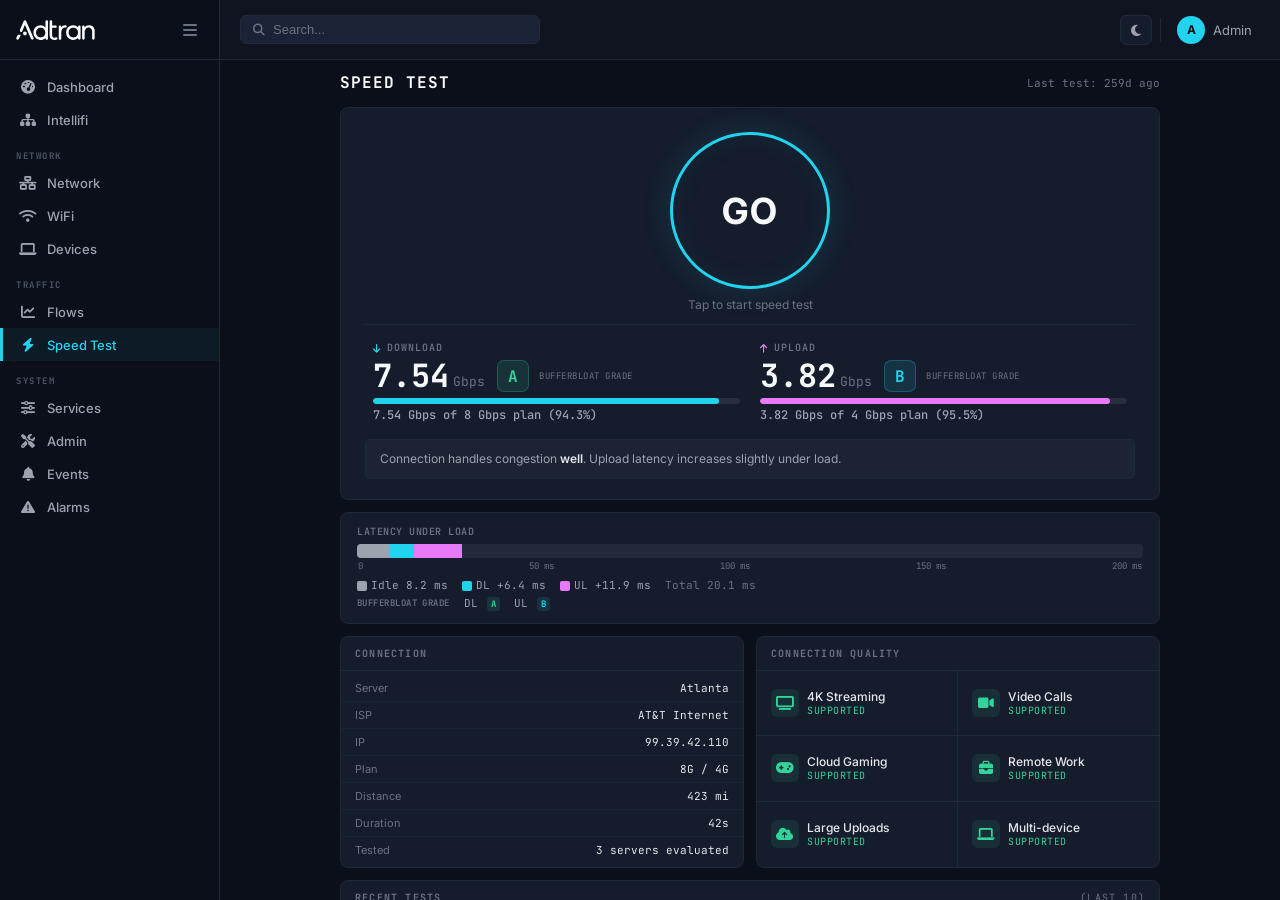
==== index.html @ 15179874 "SmartOS BBST Speed Test UI: full prototype with animations Two-tier progressive disclosure UI for ro" ====
<!DOCTYPE html>
<html lang="en" data-theme="dark">
<head>
  <meta charset="UTF-8" />
  <meta name="viewport" content="width=device-width, initial-scale=1.0" />
  <title>SmartOS Speed Test</title>
  <link rel="stylesheet" href="https://cdnjs.cloudflare.com/ajax/libs/font-awesome/6.5.0/css/all.min.css" />
  <link rel="preconnect" href="https://fonts.googleapis.com" />
  <link rel="preconnect" href="https://fonts.gstatic.com" crossorigin />
  <link href="https://fonts.googleapis.com/css2?family=Inter:wght@400;500;600;700&family=JetBrains+Mono:wght@400;500;700&display=swap" rel="stylesheet" />
  <link rel="stylesheet" href="styles.css" />
</head>
<body>

  <!-- ===== Sidebar ===== -->
  <nav class="sidebar" id="sidebar">
    <div class="sidebar-header">
      <svg class="brand-logo" xmlns="http://www.w3.org/2000/svg" viewBox="0 0 586 149.02" aria-label="Adtran">
        <path d="M158.80,120.00 C165.19,127.09 173.58,130.63 183.95,130.63 C194.33,130.63 202.71,127.09 209.11,120.00 C215.49,112.92 218.69,104.18 218.69,93.81 C218.69,83.68 215.49,75.08 209.11,67.99 C202.71,60.90 194.33,57.36 183.95,57.36 C173.58,57.36 165.19,60.90 158.80,67.99 C152.41,75.08 149.22,83.68 149.22,93.81 C149.22,104.18 152.41,112.92 158.80,120.00 L229.20,1.76 C234.28,1.76 238.40,5.88 238.40,10.97 L238.32,137.08 C238.32,142.27 234.11,146.48 228.92,146.48 C223.73,146.48 219.52,142.27 219.52,137.08 L219.52,133.21 C208.14,143.71 198.10,149.02 183.09,149.02 C167.82,149.02 155.19,143.70 145.20,133.06 C135.21,122.42 130.22,109.34 130.22,93.80 C130.22,78.53 135.21,65.57 145.20,54.93 C155.19,44.29 167.69,38.97 182.70,38.97 C197.71,38.97 207.98,44.03 219.52,54.65 L219.60,10.97 C219.60,5.88 223.72,1.76 228.80,1.76 Z" fill="#FFFFFF"/>
        <path d="M308.82,133.41 L308.82,133.41 C310.84,137.57 309.15,142.63 304.99,144.63 C298.91,147.56 291.96,149.02 284.13,149.02 C273.03,149.02 264.67,145.60 259.06,138.74 C253.44,131.89 250.64,122.19 250.64,109.66 L250.64,57.57 L250.84,41.52 L250.85,11.17 C250.85,6.09 254.97,1.97 260.05,1.97 C265.14,1.97 269.26,6.09 269.26,11.17 L269.24,41.52 L295.57,41.52 C300.01,41.52 303.60,45.11 303.60,49.54 C303.60,53.98 300.01,57.57 295.57,57.57 L269.24,57.57 L269.24,111.03 C269.24,124.87 274.92,131.79 286.28,131.79 C290.13,131.79 294.08,130.96 298.15,129.30 C302.22,127.63 306.90,129.45 308.82,133.41 Z" fill="#FFFFFF"/>
        <path d="M318.67,137.08 L318.67,50.42 C318.67,45.50 322.66,41.52 327.58,41.52 C332.50,41.52 336.49,45.50 336.49,50.42 L336.49,54.85 C342.33,45.44 353.30,38.77 366.64,38.77 C367.69,38.77 368.72,38.81 369.76,38.87 C374.85,39.19 378.66,43.68 378.17,48.75 C377.69,53.62 373.43,57.22 368.55,56.87 C367.78,56.82 367.01,56.79 366.25,56.79 C357.90,56.79 351.72,59.66 346.30,65.41 C340.89,71.15 337.46,80.35 337.46,91.58 L337.46,137.08 C337.46,142.27 333.26,146.48 328.07,146.48 C322.87,146.48 318.67,142.27 318.67,137.08 Z" fill="#FFFFFF"/>
        <path d="M402.05,120.02 C408.38,127.11 416.74,130.66 427.12,130.66 C437.51,130.66 445.93,127.11 452.39,120.02 C458.85,112.93 462.08,104.19 462.08,93.81 C462.08,83.68 458.85,75.07 452.39,67.97 C445.93,60.88 437.51,57.33 427.12,57.33 C416.74,57.33 408.38,60.88 402.05,67.97 C395.72,75.07 392.55,83.74 392.55,94.00 C392.55,104.25 395.72,112.93 402.05,120.02 L472.06,41.52 C477.03,41.52 481.06,45.55 481.06,50.52 L481.06,137.47 C481.06,142.44 477.03,146.48 472.06,146.48 C467.08,146.48 463.05,142.44 463.05,137.47 L463.05,133.02 C453.45,143.08 441.31,149.02 426.04,149.02 C411.02,149.02 398.52,143.67 388.54,132.97 C378.55,122.26 373.56,109.01 373.56,93.21 C373.56,77.55 378.52,64.59 388.44,54.34 C398.36,44.09 410.89,38.97 426.04,38.97 C440.92,38.97 452.04,44.34 463.05,54.65 L463.05,50.52 C463.05,45.55 467.08,41.52 472.06,41.52 Z" fill="#FFFFFF"/>
        <path d="M492.79,137.47 L492.79,50.52 C492.79,45.55 496.83,41.52 501.80,41.52 L502.19,41.52 C507.17,41.52 511.20,45.55 511.20,50.52 L511.20,54.26 C519.13,44.19 528.95,38.77 544.49,38.77 C556.24,38.77 566.09,42.56 574.06,50.13 C582.02,57.70 586.00,68.61 586.00,82.83 L586.00,137.47 C586.00,142.44 581.97,146.48 577.00,146.48 L576.41,146.48 C571.43,146.48 567.40,142.44 567.40,137.47 L567.40,88.12 C567.40,77.94 564.92,70.08 559.96,64.52 C555.00,58.98 549.25,56.20 541.29,56.20 C532.80,56.20 525.85,59.21 520.43,65.21 C515.01,71.22 511.59,79.63 511.59,89.03 L511.59,137.47 C511.59,142.44 507.56,146.48 502.58,146.48 L501.80,146.48 C496.83,146.48 492.79,142.44 492.79,137.47 Z" fill="#FFFFFF"/>
        <path d="M22.51,110.12 C16.44,110.12 10.84,114.49 8.56,120.12 L2.88,132.93 C0.00,139.41 4.52,146.48 12.19,146.48 C16.64,146.48 20.64,143.99 22.26,140.21 L35.87,110.12 L22.51,110.12 Z" fill="#FFFFFF"/>
        <path d="M130.38,132.96 L75.64,7.84 C72.21,0.00 61.09,0.02 57.69,7.87 L29.86,72.16 C25.90,81.95 32.21,89.83 42.77,89.83 L43.98,89.83 L66.70,35.84 L110.93,140.21 C112.55,143.99 116.55,146.48 121.00,146.48 L121.06,146.48 C128.71,146.48 133.23,139.43 130.38,132.96 Z" fill="#FFFFFF"/>
        <path d="M80.16,99.97 C80.16,107.45 74.10,113.52 66.62,113.52 C59.14,113.52 53.08,107.45 53.08,99.97 C53.08,92.50 59.14,86.43 66.62,86.43 C74.10,86.43 80.16,92.50 80.16,99.97 Z" fill="#FFFFFF"/>
      </svg>
      <button class="sidebar-toggle" id="sidebarToggle" title="Toggle sidebar">
        <i class="fa-solid fa-bars"></i>
      </button>
    </div>

    <ul class="sidebar-nav">
      <li>
        <a class="nav-link" href="#">
          <span class="nav-icon"><i class="fa-solid fa-gauge-high"></i></span>
          <span class="nav-label">Dashboard</span>
        </a>
      </li>
      <li>
        <a class="nav-link" href="#">
          <span class="nav-icon"><i class="fa-solid fa-sitemap"></i></span>
          <span class="nav-label">Intellifi</span>
        </a>
      </li>

      <div class="nav-section-label">Network</div>
      <li>
        <a class="nav-link" href="#">
          <span class="nav-icon"><i class="fa-solid fa-network-wired"></i></span>
          <span class="nav-label">Network</span>
        </a>
      </li>
      <li>
        <a class="nav-link" href="#">
          <span class="nav-icon"><i class="fa-solid fa-wifi"></i></span>
          <span class="nav-label">WiFi</span>
        </a>
      </li>
      <li>
        <a class="nav-link" href="#">
          <span class="nav-icon"><i class="fa-solid fa-laptop"></i></span>
          <span class="nav-label">Devices</span>
        </a>
      </li>

      <div class="nav-section-label">Traffic</div>
      <li>
        <a class="nav-link" href="#">
          <span class="nav-icon"><i class="fa-solid fa-chart-line"></i></span>
          <span class="nav-label">Flows</span>
        </a>
      </li>
      <li>
        <a class="nav-link active" href="#">
          <span class="nav-icon"><i class="fa-solid fa-bolt"></i></span>
          <span class="nav-label">Speed Test</span>
        </a>
      </li>

      <div class="nav-section-label">System</div>
      <li>
        <a class="nav-link" href="#">
          <span class="nav-icon"><i class="fa-solid fa-sliders"></i></span>
          <span class="nav-label">Services</span>
        </a>
      </li>
      <li>
        <a class="nav-link" href="#">
          <span class="nav-icon"><i class="fa-solid fa-screwdriver-wrench"></i></span>
          <span class="nav-label">Admin</span>
        </a>
      </li>
      <li>
        <a class="nav-link" href="#">
          <span class="nav-icon"><i class="fa-solid fa-bell"></i></span>
          <span class="nav-label">Events</span>
        </a>
      </li>
      <li>
        <a class="nav-link" href="#">
          <span class="nav-icon"><i class="fa-solid fa-triangle-exclamation"></i></span>
          <span class="nav-label">Alarms</span>
        </a>
      </li>
    </ul>
  </nav>

  <!-- ===== Main Wrapper ===== -->
  <div class="main-wrapper">

    <!-- Top Bar -->
    <header class="top-bar">
      <div class="search-bar">
        <span class="search-icon"><i class="fa-solid fa-magnifying-glass"></i></span>
        <input type="text" class="search-input" placeholder="Search..." />
      </div>

      <div class="top-bar-right">
        <button class="theme-toggle" id="themeToggle" title="Toggle light/dark theme">
          <i class="fa-solid fa-moon" id="themeIcon"></i>
        </button>

        <div class="topbar-divider"></div>

        <div class="user-avatar">
          <div class="avatar-circle">A</div>
          <span class="avatar-name">Admin</span>
        </div>
      </div>
    </header>

    <!-- Page Content -->
    <main class="page-content">

      <!-- Page Header -->
      <div class="page-header">
        <h1 class="page-title">Speed Test</h1>
        <div class="page-header-actions">
          <span class="st-last-test-time" id="st-last-time"></span>
        </div>
      </div>

      <!-- Centered content column -->
      <div class="st-layout">

        <!-- Test Card -->
        <div class="card st-test-card" id="st-test-card">

          <!-- GO / Gauge unified area: button morphs into gauge -->
          <div class="st-gauge-area" id="st-gauge-area">
            <canvas id="st-gauge-canvas"></canvas>
            <button class="st-go-btn" id="st-go-btn" onclick="startTest()">
              <span class="st-go-text">GO</span>
            </button>
            <div class="st-live-speed" id="st-live-speed" style="display:none;">
              <span class="st-live-value" id="st-live-value">0</span>
              <span class="st-live-unit">Mbps</span>
            </div>
            <div class="st-go-subtitle" id="st-go-subtitle">Tap to start speed test</div>
          </div>

          <!-- Phase bar -->
          <div class="st-phase-bar" id="st-phase-bar" style="display:none;">
            <div class="st-phase" id="st-phase-latency" data-phase="latency">
              <div class="st-phase-dot"></div>
              <span>Idle Latency</span>
            </div>
            <div class="st-phase-connector"></div>
            <div class="st-phase" id="st-phase-download" data-phase="download">
              <div class="st-phase-dot"></div>
              <span>Download</span>
            </div>
            <div class="st-phase-connector"></div>
            <div class="st-phase" id="st-phase-upload" data-phase="upload">
              <div class="st-phase-dot"></div>
              <span>Upload</span>
            </div>
          </div>

          <!-- Live throughput chart (visible during test only) -->
          <div class="st-realtime-inline" id="st-realtime-inline" style="display:none;">
            <canvas id="st-realtime-canvas"></canvas>
          </div>

          <!-- Results (shown after test completes) -->
          <div class="st-results" id="st-results" style="display:none;">

            <!-- Speed results: two columns -->
            <div class="st-speed-results">
              <!-- Download -->
              <div class="st-result-block st-dl" id="st-result-dl">
                <div class="st-result-label"><i class="fa-solid fa-arrow-down"></i> Download</div>
                <div class="st-result-speed">
                  <span class="st-result-value" id="st-dl-value">0</span>
                  <span class="st-result-unit" id="st-dl-unit">Mbps</span>
                  <span class="st-grade-pill" id="st-dl-grade">A</span>
                  <span class="st-grade-label" id="st-dl-grade-label">Bufferbloat Grade</span>
                </div>
                <div class="st-utilization" id="st-dl-util">
                  <div class="st-util-bar"><div class="st-util-fill" id="st-dl-util-fill"></div></div>
                  <div class="st-util-text" id="st-dl-util-text"></div>
                </div>
              </div>
              <!-- Upload -->
              <div class="st-result-block st-ul" id="st-result-ul">
                <div class="st-result-label"><i class="fa-solid fa-arrow-up"></i> Upload</div>
                <div class="st-result-speed">
                  <span class="st-result-value" id="st-ul-value">0</span>
                  <span class="st-result-unit" id="st-ul-unit">Mbps</span>
                  <span class="st-grade-pill" id="st-ul-grade">A</span>
                  <span class="st-grade-label" id="st-ul-grade-label">Bufferbloat Grade</span>
                </div>
                <div class="st-utilization" id="st-ul-util">
                  <div class="st-util-bar"><div class="st-util-fill" id="st-ul-util-fill"></div></div>
                  <div class="st-util-text" id="st-ul-util-text"></div>
                </div>
              </div>
            </div>

            <!-- Bufferbloat summary -->
            <div class="st-bb-summary" id="st-bb-summary"></div>

          </div>
        </div>

        <!-- Latency Card (slim, single stacked bar) -->
        <div class="card st-latency-slim-card" id="st-latency-slim-card" style="display:none;">
          <div class="st-lat-stacked">
            <div class="st-lat-stacked-label">Latency Under Load</div>
            <div class="st-lat-stacked-bar-wrap">
              <div class="st-lat-stacked-track" id="st-lat-stacked-track">
                <div class="st-lat-seg idle" id="st-lat-seg-idle"></div>
                <div class="st-lat-seg dl" id="st-lat-seg-dl"></div>
                <div class="st-lat-seg ul" id="st-lat-seg-ul"></div>
              </div>
              <div class="st-lat-stacked-scale">
                <span>0</span><span>50 ms</span><span>100 ms</span><span>150 ms</span><span>200 ms</span>
              </div>
            </div>
            <div class="st-lat-stacked-legend" id="st-lat-stacked-legend"></div>
          </div>
        </div>

        <!-- Connection + Quality row (two equal cards) -->
        <div class="st-pair-row">

          <!-- Connection Info Card -->
          <div class="card st-info-card" id="st-info-card">
            <div class="card-label">Connection</div>
            <div class="st-info-grid" id="st-info-grid">
              <div class="st-info-row">
                <span class="st-info-key">Server</span>
                <span class="st-info-val" id="st-info-server">--</span>
              </div>
              <div class="st-info-row">
                <span class="st-info-key">ISP</span>
                <span class="st-info-val" id="st-info-isp">--</span>
              </div>
              <div class="st-info-row">
                <span class="st-info-key">IP</span>
                <span class="st-info-val" id="st-info-ip">--</span>
              </div>
              <div class="st-info-row">
                <span class="st-info-key">Plan</span>
                <span class="st-info-val" id="st-info-plan">--</span>
              </div>
              <div class="st-info-row">
                <span class="st-info-key">Distance</span>
                <span class="st-info-val" id="st-info-distance">--</span>
              </div>
              <div class="st-info-row">
                <span class="st-info-key">Duration</span>
                <span class="st-info-val" id="st-info-duration">--</span>
              </div>
              <div class="st-info-row">
                <span class="st-info-key">Tested</span>
                <span class="st-info-val st-info-servers" id="st-info-servers">--</span>
              </div>
            </div>
          </div>

          <!-- Quality Summary Card -->
          <div class="card st-quality-card" id="st-quality-card" style="display:none;">
            <div class="card-label">Connection Quality</div>
            <div class="st-quality-grid" id="st-quality-grid"></div>
          </div>

        </div>

        <!-- History Sparkline Card (simple view) -->
        <div class="card st-sparkline-card" id="st-sparkline-card" style="display:none;">
          <div class="card-label">
            Recent Tests
            <span class="st-sparkline-count" id="st-sparkline-count"></span>
          </div>
          <div class="st-sparkline-wrap">
            <canvas id="st-sparkline-canvas"></canvas>
            <div class="st-spark-tooltip" id="st-spark-tooltip" style="display:none;"></div>
          </div>
        </div>

        <!-- Advanced Details Toggle -->
        <button class="st-advanced-toggle" id="st-advanced-toggle" onclick="toggleAdvanced()">
          <span id="st-advanced-toggle-text">Show Advanced Details</span>
          <i class="fa-solid fa-chevron-down" id="st-advanced-toggle-icon"></i>
        </button>

      </div>

      <!-- ===== ADVANCED VIEW (full width, below main layout) ===== -->
      <div class="st-advanced" id="st-advanced" style="display:none;">

        <!-- Realtime Throughput Chart (from last test) -->
        <div class="card st-realtime-card" id="st-realtime-card" style="display:none;">
          <div class="card-label">Throughput Over Time</div>
          <div class="st-realtime-advanced">
            <canvas id="st-realtime-adv-canvas"></canvas>
          </div>
        </div>

        <!-- Full History Chart -->
        <div class="card st-history-card">
          <div class="card-label">
            <span>Speed Test History</span>
            <div class="st-history-controls">
              <div class="st-history-legend">
                <span class="sth-legend-item dl"><span class="sth-legend-dot dl"></span> DL</span>
                <span class="sth-legend-item ul"><span class="sth-legend-dot ul"></span> UL</span>
                <span class="sth-legend-item rate"><span class="sth-legend-line"></span> Plan</span>
              </div>
              <div class="sth-toggle-group">
                <button class="sth-toggle" id="sth-btn-10" onclick="setHistoryWindow(10)">10</button>
                <button class="sth-toggle" id="sth-btn-30" onclick="setHistoryWindow(30)">30</button>
                <button class="sth-toggle active" id="sth-btn-all" onclick="setHistoryWindow(0)">All</button>
              </div>
              <div class="sth-toggle-group">
                <button class="sth-toggle active" id="sth-btn-raw" onclick="setHistoryMode('raw')">Mbps</button>
                <button class="sth-toggle" id="sth-btn-pct" onclick="setHistoryMode('pct')">%</button>
              </div>
              <button class="sth-export-btn" onclick="exportHistory()" title="Export as JSON">
                <i class="fa-solid fa-download"></i>
              </button>
            </div>
          </div>
          <div class="st-history-outer">
            <div class="sth-yaxis" id="sth-yaxis"></div>
            <div class="st-history-wrap" id="sth-scroll">
              <canvas id="st-history-canvas"></canvas>
              <div class="sth-tooltip" id="st-history-tooltip"></div>
            </div>
          </div>
        </div>

        <!-- History Detail Panel (appears on bar click) -->
        <div class="card st-detail-card" id="st-detail-card" style="display:none;">
          <div class="card-label">
            <span id="st-detail-title">Test Detail</span>
            <button class="st-detail-close" onclick="closeDetail()">&times;</button>
          </div>
          <div class="st-detail-body" id="st-detail-body"></div>
        </div>

        <!-- Latency Breakdown (full width) -->
        <div class="card st-latency-card">
          <div class="card-label">Latency Breakdown</div>
          <div class="st-latency-grid" id="st-latency-grid">
            <div class="st-latency-col" id="st-latency-idle">
              <div class="st-latency-phase">Idle</div>
              <div class="st-latency-avg"><span id="st-lat-idle-avg">--</span> ms</div>
              <div class="st-latency-jitter">jitter <span id="st-lat-idle-jitter">--</span> ms</div>
              <div class="st-latency-delta st-latency-baseline">baseline</div>
            </div>
            <div class="st-latency-col" id="st-latency-dl">
              <div class="st-latency-phase dl">Download</div>
              <div class="st-latency-avg"><span id="st-lat-dl-avg">--</span> ms</div>
              <div class="st-latency-jitter">jitter <span id="st-lat-dl-jitter">--</span> ms</div>
              <div class="st-latency-delta" id="st-lat-dl-delta">--</div>
            </div>
            <div class="st-latency-col" id="st-latency-ul">
              <div class="st-latency-phase ul">Upload</div>
              <div class="st-latency-avg"><span id="st-lat-ul-avg">--</span> ms</div>
              <div class="st-latency-jitter">jitter <span id="st-lat-ul-jitter">--</span> ms</div>
              <div class="st-latency-delta" id="st-lat-ul-delta">--</div>
            </div>
          </div>
        </div>

      </div>

    </main>
  </div>

  <script src="speedtest.js"></script>
</body>
</html>
---- styles.css ----
/* =============================================================================
   SmartOS Speed Test Page — Design System
   Matches SmartOS Dashboard visual language
   ============================================================================= */

/* ===== CSS Variables ===== */
:root {
  --sidebar-width: 220px;
  --topbar-height: 60px;
  --gap: 12px;
  --radius: 8px;
  --radius-sm: 5px;
  --transition: 150ms ease;

  /* Dark theme (default) */
  --bg-primary:    #0b0f19;
  --bg-secondary:  #111827;
  --bg-card:       #151c2c;
  --bg-card-hover: #1a2236;
  --bg-input:      #1a2236;
  --bg-sidebar:    #0b0f19;
  --bg-topbar:     #0f1420;
  --bg-tooltip:    #1e2740;

  --text-primary:  #e5e7eb;
  --text-secondary:#9ca3af;
  --text-muted:    #6b7280;
  --text-heading:  #f9fafb;

  --border:        #1f2937;
  --border-light:  #1a2236;
  --border-bright: #374151;

  --accent-cyan:        #22d3ee;
  --accent-cyan-dim:    rgba(34, 211, 238, 0.10);
  --accent-cyan-glow:   rgba(34, 211, 238, 0.25);
  --accent-green:       #34d399;
  --accent-green-dim:   rgba(52, 211, 153, 0.10);
  --accent-amber:       #f59e0b;
  --accent-amber-dim:   rgba(245, 158, 11, 0.10);
  --accent-red:         #ef4444;
  --accent-red-dim:     rgba(239, 68, 68, 0.10);
  --accent-purple:      #a78bfa;
  --accent-purple-dim:  rgba(167, 139, 250, 0.10);
  --accent-blue:        #3b82f6;
  --accent-blue-dim:    rgba(59, 130, 246, 0.10);
  --accent-grey:        #4b5563;
  --accent-magenta:     #e879f9;
  --accent-magenta-dim: rgba(232, 121, 249, 0.10);

  --font-mono: 'JetBrains Mono', 'SFMono-Regular', Menlo, Monaco, Consolas, monospace;
  --font-sans: 'Inter', -apple-system, BlinkMacSystemFont, 'Segoe UI', Roboto, sans-serif;

  --shadow:    0 1px 3px rgba(0,0,0,0.35);
  --shadow-lg: 0 4px 20px rgba(0,0,0,0.5);
}

[data-theme="light"] {
  --bg-primary:    #f0f2f5;
  --bg-secondary:  #ffffff;
  --bg-card:       #ffffff;
  --bg-card-hover: #f9fafb;
  --bg-input:      #f3f4f6;
  --bg-topbar:     #ffffff;
  --bg-tooltip:    #1e2740;

  --text-primary:  #1f2937;
  --text-secondary:#4b5563;
  --text-muted:    #9ca3af;
  --text-heading:  #111827;

  --border:        #e5e7eb;
  --border-light:  #f3f4f6;
  --border-bright: #d1d5db;

  --accent-cyan-dim:    rgba(34, 211, 238, 0.08);
  --accent-green-dim:   rgba(52, 211, 153, 0.08);
  --accent-amber-dim:   rgba(245, 158, 11, 0.08);
  --accent-red-dim:     rgba(239, 68, 68, 0.08);
  --accent-purple-dim:  rgba(167, 139, 250, 0.08);
  --accent-blue-dim:    rgba(59, 130, 246, 0.08);
  --accent-magenta-dim: rgba(232, 121, 249, 0.08);

  --shadow:    0 1px 3px rgba(0,0,0,0.08);
  --shadow-lg: 0 4px 16px rgba(0,0,0,0.12);
}

/* ===== Reset ===== */
*, *::before, *::after { box-sizing: border-box; margin: 0; padding: 0; }
html { font-size: 14px; scroll-behavior: smooth; }

body {
  font-family: var(--font-sans);
  background: var(--bg-primary);
  color: var(--text-primary);
  display: grid;
  grid-template-columns: var(--sidebar-width) 1fr;
  height: 100vh;
  overflow: hidden;
  transition: background var(--transition), color var(--transition);
}

body.sidebar-collapsed { grid-template-columns: 60px 1fr; }

a { color: inherit; text-decoration: none; }
button { border: none; cursor: pointer; font-family: inherit; background: none; }
ul { list-style: none; }

::-webkit-scrollbar { width: 5px; height: 5px; }
::-webkit-scrollbar-track { background: transparent; }
::-webkit-scrollbar-thumb { background: var(--border-bright); border-radius: 3px; }

/* ===== Sidebar ===== */
.sidebar {
  background: var(--bg-sidebar);
  border-right: 1px solid var(--border);
  display: flex;
  flex-direction: column;
  height: 100vh;
  position: sticky;
  top: 0;
  overflow: hidden;
  z-index: 100;
  transition: width var(--transition);
  --bg-sidebar: #0b0f19;
  --border: #1f2937;
}

.sidebar-header {
  display: flex;
  align-items: center;
  justify-content: space-between;
  padding: 0 16px;
  height: var(--topbar-height);
  border-bottom: 1px solid #1f2937;
  flex-shrink: 0;
}

.brand-logo {
  height: 20px;
  width: auto;
  transition: opacity var(--transition), width var(--transition);
  flex-shrink: 0;
}

.sidebar-collapsed .brand-logo { opacity: 0; width: 0; overflow: hidden; }

.sidebar-toggle {
  color: #6b7280;
  font-size: 16px;
  padding: 6px;
  border-radius: 4px;
  transition: color var(--transition), background var(--transition);
  flex-shrink: 0;
  line-height: 1;
}
.sidebar-toggle:hover { color: #e5e7eb; background: #1f2937; }

.sidebar-nav {
  flex: 1;
  overflow-y: auto;
  overflow-x: hidden;
  padding: 10px 0 20px;
}

.nav-section-label {
  font-family: var(--font-mono);
  font-size: 9px;
  font-weight: 700;
  text-transform: uppercase;
  letter-spacing: 1.5px;
  color: #4b5563;
  padding: 14px 16px 4px;
  white-space: nowrap;
  transition: opacity var(--transition);
}
.sidebar-collapsed .nav-section-label { opacity: 0; }

.nav-link {
  display: flex;
  align-items: center;
  gap: 10px;
  padding: 8px 16px;
  color: #9ca3af;
  font-size: 13px;
  font-weight: 500;
  border-left: 3px solid transparent;
  transition: color var(--transition), background var(--transition), border-color var(--transition);
  white-space: nowrap;
  cursor: pointer;
}
.nav-link:hover { color: #e5e7eb; background: rgba(255,255,255,0.04); }
.nav-link.active { color: #22d3ee; border-left-color: #22d3ee; background: rgba(34,211,238,0.06); }

.nav-icon { font-size: 14px; width: 18px; text-align: center; flex-shrink: 0; }

.nav-label { transition: opacity var(--transition); white-space: nowrap; }
.sidebar-collapsed .nav-label { opacity: 0; }

/* ===== Main Wrapper ===== */
.main-wrapper {
  display: flex;
  flex-direction: column;
  height: 100vh;
  min-width: 0;
  overflow-y: auto;
  overflow-x: hidden;
}

/* ===== Top Bar ===== */
.top-bar {
  background: var(--bg-topbar);
  border-bottom: 1px solid var(--border);
  height: var(--topbar-height);
  display: flex;
  align-items: center;
  justify-content: space-between;
  padding: 0 20px;
  position: sticky;
  top: 0;
  z-index: 90;
  gap: 12px;
  flex-shrink: 0;
  transition: background var(--transition), border-color var(--transition);
}

.search-bar {
  display: flex;
  align-items: center;
  gap: 8px;
  background: var(--bg-input);
  border: 1px solid var(--border);
  border-radius: 6px;
  padding: 6px 12px;
  max-width: 300px;
  flex: 1;
  transition: border-color var(--transition), background var(--transition);
}
.search-bar:focus-within { border-color: var(--accent-cyan); }

.search-icon { color: var(--text-muted); font-size: 12px; flex-shrink: 0; }

.search-input {
  background: none;
  border: none;
  color: var(--text-primary);
  font-size: 13px;
  outline: none;
  width: 100%;
}
.search-input::placeholder { color: var(--text-muted); }

.top-bar-right {
  display: flex;
  align-items: center;
  gap: 8px;
  flex-shrink: 0;
}

.theme-toggle {
  background: var(--bg-card);
  border: 1px solid var(--border);
  border-radius: 6px;
  color: var(--text-secondary);
  padding: 6px 10px;
  font-size: 13px;
  transition: color var(--transition), border-color var(--transition);
}
.theme-toggle:hover { color: var(--accent-amber); border-color: var(--accent-amber); }

.topbar-divider {
  width: 1px;
  height: 24px;
  background: var(--border);
}

.user-avatar {
  display: flex;
  align-items: center;
  gap: 8px;
  padding: 4px 8px;
  border-radius: 6px;
  cursor: pointer;
  transition: background var(--transition);
}
.user-avatar:hover { background: var(--bg-card); }

.avatar-circle {
  width: 28px;
  height: 28px;
  border-radius: 50%;
  background: var(--accent-cyan);
  color: #0b0f19;
  display: flex;
  align-items: center;
  justify-content: center;
  font-size: 12px;
  font-weight: 700;
  flex-shrink: 0;
}

.avatar-name { font-size: 13px; color: var(--text-secondary); }

/* ===== Page Content ===== */
.page-content {
  padding: 12px 16px;
  display: flex;
  flex-direction: column;
  gap: var(--gap);
  flex: 1;
}

.page-header {
  display: flex;
  align-items: center;
  justify-content: space-between;
  margin-bottom: 2px;
  max-width: 820px;
  margin-left: auto;
  margin-right: auto;
  width: 100%;
}

.page-title {
  font-family: var(--font-mono);
  font-size: 16px;
  font-weight: 700;
  color: var(--text-heading);
  text-transform: uppercase;
  letter-spacing: 1px;
}

.page-header-actions {
  display: flex;
  align-items: center;
  gap: 12px;
}

.st-last-test-time {
  font-family: var(--font-mono);
  font-size: 11px;
  color: var(--text-muted);
}

/* ===== Card ===== */
.card {
  background: var(--bg-card);
  border: 1px solid var(--border);
  border-radius: var(--radius);
  overflow: hidden;
  transition: background var(--transition), border-color var(--transition);
}

.card-label {
  font-family: var(--font-mono);
  font-size: 10px;
  font-weight: 700;
  text-transform: uppercase;
  letter-spacing: 1.2px;
  color: var(--text-muted);
  padding: 10px 14px;
  border-bottom: 1px solid var(--border);
  display: flex;
  align-items: center;
  justify-content: space-between;
  gap: 8px;
}

/* ===== Speedtest Layout ===== */
.st-layout {
  display: flex;
  flex-direction: column;
  gap: var(--gap);
  max-width: 820px;
  margin: 0 auto;
  width: 100%;
}

.st-pair-row {
  display: grid;
  grid-template-columns: 1fr 1fr;
  gap: var(--gap);
  align-items: stretch;
}

@media (max-width: 768px) {
  .st-pair-row { grid-template-columns: 1fr; }
}

/* ===== Test Card ===== */
.st-test-card {
  display: flex;
  flex-direction: column;
  align-items: center;
  padding: 24px 24px 20px;
}

/* ===== Unified Gauge / GO Area ===== */
.st-gauge-area {
  display: flex;
  flex-direction: column;
  align-items: center;
  position: relative;
  width: 180px;
  height: 180px;
  justify-content: center;
}

.st-gauge-area canvas {
  position: absolute;
  inset: 0;
  width: 100%;
  height: 100%;
  opacity: 0;
  transition: opacity 0.5s ease;
}

.st-gauge-area.testing canvas {
  opacity: 1;
}

.st-gauge-area.racing {
  width: 50%;
  height: 200px;
}

.st-go-btn {
  width: 160px;
  height: 160px;
  border-radius: 50%;
  border: 3px solid var(--accent-cyan);
  background: transparent;
  color: var(--text-heading);
  font-family: var(--font-sans);
  font-size: 36px;
  font-weight: 700;
  letter-spacing: 2px;
  cursor: pointer;
  position: relative;
  z-index: 2;
  transition: all 0.5s ease;
  box-shadow: 0 0 30px rgba(34, 211, 238, 0.15), inset 0 0 30px rgba(34, 211, 238, 0.05);
}

.st-go-btn:hover {
  box-shadow: 0 0 50px rgba(34, 211, 238, 0.3), inset 0 0 40px rgba(34, 211, 238, 0.1);
  transform: scale(1.03);
}

.st-go-btn:active { transform: scale(0.97); }

.st-go-btn.pulsing { animation: goPulse 2s ease-in-out infinite; }

.st-go-btn.hidden {
  opacity: 0;
  pointer-events: none;
  transform: scale(0.8);
}

@keyframes goPulse {
  0%, 100% { box-shadow: 0 0 30px rgba(34, 211, 238, 0.15), inset 0 0 30px rgba(34, 211, 238, 0.05); }
  50% { box-shadow: 0 0 50px rgba(34, 211, 238, 0.35), inset 0 0 40px rgba(34, 211, 238, 0.12); }
}

.st-live-speed {
  position: absolute;
  top: 50%;
  left: 50%;
  transform: translate(-50%, -48%);
  text-align: center;
  z-index: 3;
  pointer-events: none;
}

.st-live-value {
  font-family: var(--font-mono);
  font-size: 36px;
  font-weight: 700;
  color: var(--text-heading);
  line-height: 1;
  text-shadow: 0 0 8px rgba(11, 17, 32, 0.9), 0 0 16px rgba(11, 17, 32, 0.7);
}

.st-live-unit {
  font-family: var(--font-mono);
  font-size: 12px;
  color: var(--text-muted);
  display: block;
  margin-top: 12px;
}

.st-go-subtitle {
  font-size: 12px;
  color: var(--text-muted);
  margin-top: 8px;
}

/* ===== Inline Realtime Chart (inside test card, during test only) ===== */
.st-realtime-inline {
  width: 100%;
  height: 140px;
  margin-top: 8px;
  border-top: 1px solid var(--border);
  padding: 8px 4px 4px;
}

.st-realtime-inline canvas {
  width: 100%;
  height: 100%;
}

/* ===== Realtime Chart in Advanced Section ===== */
.st-realtime-card {
  transition: box-shadow 0.8s ease-out;
}

.st-realtime-card.highlight {
  box-shadow: 0 0 16px 2px rgba(34, 211, 238, 0.4);
}

.st-realtime-advanced {
  width: 100%;
  height: 200px;
}

.st-realtime-advanced canvas {
  width: 100%;
  height: 100%;
}

/* ===== Phase Bar ===== */
.st-phase-bar {
  display: flex;
  align-items: center;
  gap: 0;
  margin-top: 16px;
  width: 100%;
  max-width: 400px;
  justify-content: center;
}

.st-phase {
  display: flex;
  align-items: center;
  gap: 6px;
  padding: 6px 14px;
  border-radius: 20px;
  font-size: 11px;
  font-family: var(--font-mono);
  font-weight: 500;
  color: var(--text-muted);
  transition: all 0.3s ease;
  text-transform: uppercase;
  letter-spacing: 0.5px;
}

.st-phase.active {
  color: var(--text-heading);
  background: rgba(255,255,255,0.06);
}

.st-phase.active[data-phase="latency"] { color: var(--text-secondary); }
.st-phase.active[data-phase="download"] { color: var(--accent-cyan); background: var(--accent-cyan-dim); }
.st-phase.active[data-phase="upload"] { color: var(--accent-magenta); background: var(--accent-magenta-dim); }

.st-phase.done {
  color: var(--accent-green);
}

.st-phase-dot {
  width: 8px;
  height: 8px;
  border-radius: 50%;
  background: var(--text-muted);
  transition: all 0.3s ease;
}

.st-phase.active .st-phase-dot {
  animation: phasePulse 1s ease-in-out infinite;
}

.st-phase.active[data-phase="latency"] .st-phase-dot { background: var(--text-secondary); }
.st-phase.active[data-phase="download"] .st-phase-dot { background: var(--accent-cyan); }
.st-phase.active[data-phase="upload"] .st-phase-dot { background: var(--accent-magenta); }
.st-phase.done .st-phase-dot { background: var(--accent-green); }

@keyframes phasePulse {
  0%, 100% { opacity: 1; transform: scale(1); }
  50% { opacity: 0.5; transform: scale(1.3); }
}

.st-phase-connector {
  width: 24px;
  height: 1px;
  background: var(--border);
}

/* ===== Results ===== */
.st-results {
  width: 100%;
  margin-top: 12px;
  padding-top: 16px;
  border-top: 1px solid var(--border);
}

.st-speed-results {
  display: grid;
  grid-template-columns: 1fr 1fr;
  gap: 20px;
  padding: 0 8px;
}

@media (max-width: 768px) {
  .st-speed-results { grid-template-columns: 1fr; }
}

.st-result-block {
  display: flex;
  flex-direction: column;
  gap: 6px;
}

.st-result-label {
  font-family: var(--font-mono);
  font-size: 10px;
  font-weight: 600;
  text-transform: uppercase;
  letter-spacing: 1px;
  color: var(--text-muted);
  display: flex;
  align-items: center;
  gap: 5px;
}

.st-dl .st-result-label i { color: var(--accent-cyan); }
.st-ul .st-result-label i { color: var(--accent-magenta); }
.st-lat .st-result-label i { color: var(--text-secondary); }

.st-result-speed {
  display: flex;
  align-items: center;
  gap: 4px;
}

.st-result-value {
  font-family: var(--font-mono);
  font-size: 32px;
  font-weight: 700;
  color: var(--text-heading);
  line-height: 1;
}

.st-result-unit {
  font-family: var(--font-mono);
  font-size: 13px;
  color: var(--text-muted);
  align-self: flex-end;
  padding-bottom: 2px;
}

/* Grade Pill (inline with speed) */
.st-grade-pill {
  display: inline-flex;
  align-items: center;
  justify-content: center;
  width: 32px;
  height: 32px;
  border-radius: 7px;
  font-family: var(--font-mono);
  font-size: 16px;
  font-weight: 700;
  margin-left: 8px;
  transition: all 0.3s ease;
}

.st-grade-label {
  font-family: var(--font-mono);
  font-size: 9px;
  color: var(--text-muted);
  text-transform: uppercase;
  letter-spacing: 0.5px;
  margin-left: 6px;
}

.st-grade-pill[data-grade="A"] {
  color: var(--accent-green);
  background: rgba(52, 211, 153, 0.12);
  border: 1px solid rgba(52, 211, 153, 0.25);
}
.st-grade-pill[data-grade="B"] {
  color: var(--accent-cyan);
  background: rgba(34, 211, 238, 0.12);
  border: 1px solid rgba(34, 211, 238, 0.25);
}
.st-grade-pill[data-grade="C"] {
  color: var(--accent-amber);
  background: rgba(245, 158, 11, 0.12);
  border: 1px solid rgba(245, 158, 11, 0.25);
}
.st-grade-pill[data-grade="D"] {
  color: var(--accent-red);
  background: rgba(239, 68, 68, 0.12);
  border: 1px solid rgba(239, 68, 68, 0.25);
}

/* Utilization Bar */
.st-utilization {
  display: flex;
  flex-direction: column;
  gap: 3px;
}

.st-util-bar {
  height: 6px;
  border-radius: 3px;
  background: rgba(255,255,255,0.08);
  overflow: hidden;
  width: 100%;
}

.st-util-fill {
  height: 100%;
  border-radius: 3px;
  transition: width 1s ease-out;
  width: 0%;
}

.st-dl .st-util-fill { background: var(--accent-cyan); }
.st-ul .st-util-fill { background: var(--accent-magenta); }

.st-util-text {
  font-family: var(--font-mono);
  font-size: 12px;
  font-weight: 500;
  color: var(--text-secondary);
}

/* Latency slim card (standalone stacked bar) */
.st-latency-slim-card {
  padding: 12px 16px;
}

.st-lat-stacked {
  display: flex;
  flex-direction: column;
  gap: 6px;
}

.st-lat-stacked-label {
  font-family: var(--font-mono);
  font-size: 10px;
  font-weight: 600;
  text-transform: uppercase;
  letter-spacing: 0.05em;
  color: var(--text-muted);
}

.st-lat-stacked-bar-wrap {
  display: flex;
  flex-direction: column;
  gap: 2px;
}

.st-lat-stacked-track {
  height: 14px;
  border-radius: 4px;
  background: rgba(255,255,255,0.06);
  display: flex;
  overflow: hidden;
}

.st-lat-seg {
  height: 100%;
  transition: width 1s ease-out;
  width: 0%;
}

.st-lat-seg.idle { background: var(--text-secondary); }
.st-lat-seg.dl { background: var(--accent-cyan); }
.st-lat-seg.ul { background: var(--accent-magenta); }

.st-lat-stacked-scale {
  display: flex;
  justify-content: space-between;
  font-family: var(--font-mono);
  font-size: 9px;
  color: var(--text-muted);
  padding: 0 1px;
}

.st-lat-stacked-legend {
  display: flex;
  flex-direction: column;
  gap: 4px;
  font-family: var(--font-mono);
  font-size: 11px;
  color: var(--text-secondary);
}

.lat-leg-row {
  display: flex;
  gap: 14px;
  align-items: center;
  flex-wrap: wrap;
}

.lat-leg-grades-label {
  font-size: 9px;
  font-weight: 600;
  text-transform: uppercase;
  letter-spacing: 0.05em;
  color: var(--text-muted);
}

.st-lat-stacked-legend .lat-leg-swatch {
  display: inline-block;
  width: 10px;
  height: 10px;
  border-radius: 2px;
  margin-right: 4px;
  vertical-align: middle;
}

.st-lat-stacked-legend .lat-leg-swatch.idle { background: var(--text-secondary); }
.st-lat-stacked-legend .lat-leg-swatch.dl { background: var(--accent-cyan); }
.st-lat-stacked-legend .lat-leg-swatch.ul { background: var(--accent-magenta); }

.lat-leg-grade {
  display: inline-block;
  font-size: 9px;
  font-weight: 700;
  padding: 1px 4px;
  border-radius: 3px;
  margin-left: 2px;
  vertical-align: middle;
}

/* BB Summary */
.st-bb-summary {
  margin-top: 16px;
  padding: 10px 14px;
  border-radius: var(--radius-sm);
  background: rgba(255,255,255,0.03);
  border: 1px solid var(--border);
  font-size: 12px;
  color: var(--text-secondary);
  line-height: 1.5;
}

.st-bb-summary strong { color: var(--text-primary); font-weight: 600; }
.st-bb-summary strong.warn { color: var(--accent-amber); }
.st-bb-summary strong.bad { color: var(--accent-red); }

/* ===== Quality Card ===== */
.st-quality-card { }

.st-quality-grid {
  display: grid;
  grid-template-columns: repeat(2, 1fr);
  grid-template-rows: repeat(3, 1fr);
  gap: 0;
  flex: 1;
}

.st-quality-card {
  display: flex;
  flex-direction: column;
}

.st-quality-item {
  display: flex;
  align-items: center;
  gap: 8px;
  padding: 10px 14px;
  border-bottom: 1px solid var(--border);
  border-right: 1px solid var(--border);
}

.st-quality-item:nth-child(2n) { border-right: none; }

.st-quality-item:last-child,
.st-quality-item:nth-last-child(-n+2) { border-bottom: none; }

.st-quality-icon {
  font-size: 14px;
  width: 28px;
  height: 28px;
  display: flex;
  align-items: center;
  justify-content: center;
  border-radius: 6px;
  flex-shrink: 0;
}

.st-quality-icon.yes { color: var(--accent-green); background: var(--accent-green-dim); }
.st-quality-icon.limited { color: var(--accent-amber); background: var(--accent-amber-dim); }
.st-quality-icon.no { color: var(--accent-red); background: var(--accent-red-dim); }

.st-quality-text {
  display: flex;
  flex-direction: column;
}

.st-quality-name {
  font-size: 12px;
  font-weight: 500;
  color: var(--text-primary);
}

.st-quality-status {
  font-family: var(--font-mono);
  font-size: 10px;
  text-transform: uppercase;
  letter-spacing: 0.5px;
}

.st-quality-status.yes { color: var(--accent-green); }
.st-quality-status.limited { color: var(--accent-amber); }
.st-quality-status.no { color: var(--accent-red); }

/* ===== Sparkline Card ===== */
.st-sparkline-card { }

.st-sparkline-count {
  font-weight: 400;
  color: var(--text-muted);
  margin-left: 4px;
}

.st-sparkline-wrap {
  padding: 10px 14px 14px;
  height: 130px;
  position: relative;
}

.st-sparkline-wrap canvas {
  width: 100%;
  height: 100%;
}

.st-spark-tooltip {
  position: absolute;
  z-index: 100;
  background: rgba(11, 17, 32, 0.92);
  border: 1px solid rgba(255,255,255,0.1);
  border-radius: 6px;
  padding: 8px 10px;
  font-family: var(--font-mono);
  font-size: 11px;
  color: var(--text-secondary);
  pointer-events: none;
  white-space: nowrap;
  box-shadow: 0 4px 16px rgba(0,0,0,0.4);
  line-height: 1.5;
}

.st-spark-tooltip .spark-tt-speed {
  font-size: 14px;
  font-weight: 700;
  color: var(--accent-cyan);
}

.st-spark-tooltip .spark-tt-grade {
  display: inline-block;
  font-size: 9px;
  font-weight: 700;
  padding: 1px 4px;
  border-radius: 3px;
  margin-left: 4px;
  vertical-align: middle;
}

.st-spark-tooltip .spark-tt-row {
  color: var(--text-muted);
  font-size: 10px;
}

/* ===== Connection Info Card ===== */
.st-info-card { }

.st-info-grid {
  padding: 4px 0;
}

.st-info-row {
  display: flex;
  justify-content: space-between;
  align-items: center;
  padding: 6px 14px;
  border-bottom: 1px solid var(--border-light);
}

.st-info-row:last-child { border-bottom: none; }

.st-info-key {
  font-size: 11px;
  color: var(--text-muted);
}

.st-info-val {
  font-family: var(--font-mono);
  font-size: 11px;
  color: var(--text-primary);
  text-align: right;
}

/* ===== Advanced Toggle ===== */
.st-advanced-toggle {
  display: flex;
  align-items: center;
  justify-content: center;
  gap: 8px;
  width: 100%;
  padding: 10px;
  border-radius: var(--radius);
  border: 1px solid var(--border);
  background: var(--bg-card);
  color: var(--text-secondary);
  font-family: var(--font-mono);
  font-size: 11px;
  font-weight: 500;
  text-transform: uppercase;
  letter-spacing: 0.8px;
  cursor: pointer;
  transition: all var(--transition);
}

.st-advanced-toggle:hover {
  color: var(--accent-cyan);
  border-color: var(--accent-cyan);
  background: var(--accent-cyan-dim);
}

.st-advanced-toggle.open i {
  transform: rotate(180deg);
}

.st-advanced-toggle i {
  font-size: 10px;
  transition: transform 0.3s ease;
}

/* ===== Advanced View ===== */
.st-advanced {
  display: flex;
  flex-direction: column;
  gap: var(--gap);
  max-width: 820px;
  margin: 0 auto;
  width: 100%;
}

.st-advanced-row {
  display: grid;
  grid-template-columns: 1fr 1fr;
  gap: var(--gap);
}

@media (max-width: 1024px) {
  .st-advanced-row { grid-template-columns: 1fr; }
}

/* Latency Breakdown */
.st-latency-card { }

.st-latency-grid {
  display: grid;
  grid-template-columns: 1fr 1fr 1fr;
  gap: 0;
}

.st-latency-col {
  padding: 16px 14px;
  text-align: center;
  border-right: 1px solid var(--border);
  display: flex;
  flex-direction: column;
  align-items: center;
  justify-content: center;
  gap: 6px;
}

.st-latency-col:last-child { border-right: none; }

.st-latency-phase {
  font-family: var(--font-mono);
  font-size: 10px;
  font-weight: 600;
  text-transform: uppercase;
  letter-spacing: 0.8px;
  color: var(--text-muted);
}

.st-latency-phase.dl { color: var(--accent-cyan); }
.st-latency-phase.ul { color: var(--accent-magenta); }

.st-latency-avg {
  font-family: var(--font-mono);
  font-size: 26px;
  font-weight: 700;
  color: var(--text-heading);
  line-height: 1;
}

.st-latency-jitter {
  font-family: var(--font-mono);
  font-size: 10px;
  color: var(--text-muted);
}

.st-latency-delta {
  font-family: var(--font-mono);
  font-size: 11px;
  font-weight: 600;
  padding: 3px 8px;
  border-radius: 4px;
  display: inline-block;
}

.st-latency-baseline {
  color: var(--text-muted);
  background: rgba(255,255,255,0.04);
}

.st-latency-delta.good {
  color: var(--accent-green);
  background: var(--accent-green-dim);
}

.st-latency-delta.moderate {
  color: var(--accent-amber);
  background: var(--accent-amber-dim);
}

.st-latency-delta.bad {
  color: var(--accent-red);
  background: var(--accent-red-dim);
}

/* Server Selection */
.st-servers-card { }

.st-servers-table-wrap {
  overflow-x: auto;
}

.st-servers-table {
  width: 100%;
  border-collapse: collapse;
  font-size: 12px;
}

.st-servers-table th {
  font-family: var(--font-mono);
  font-size: 10px;
  font-weight: 600;
  text-transform: uppercase;
  letter-spacing: 0.5px;
  color: var(--text-muted);
  text-align: left;
  padding: 8px 12px;
  border-bottom: 1px solid var(--border);
}

.st-servers-table td {
  padding: 8px 12px;
  border-bottom: 1px solid var(--border-light);
  color: var(--text-secondary);
}

.st-servers-table tr:last-child td { border-bottom: none; }

.st-servers-table .selected td { color: var(--accent-cyan); }
.st-server-check { color: var(--accent-green); }

/* History Chart */
.st-history-card { }

.st-history-controls {
  display: flex;
  align-items: center;
  gap: 8px;
}

.sth-toggle-group {
  display: flex;
  border: 1px solid var(--border);
  border-radius: 4px;
  overflow: hidden;
}

.sth-toggle {
  font-family: var(--font-mono);
  font-size: 10px;
  font-weight: 500;
  padding: 3px 10px;
  color: var(--text-muted);
  background: transparent;
  border: none;
  border-right: 1px solid var(--border);
  cursor: pointer;
  transition: all var(--transition);
}

.sth-toggle:last-child { border-right: none; }
.sth-toggle:hover { color: var(--text-primary); background: rgba(255,255,255,0.04); }
.sth-toggle.active { color: var(--accent-cyan); background: var(--accent-cyan-dim); }
.sth-toggle:disabled { opacity: 0.4; cursor: default; }

.sth-export-btn {
  font-size: 11px;
  padding: 4px 8px;
  color: var(--text-muted);
  border: 1px solid var(--border);
  border-radius: 4px;
  cursor: pointer;
  transition: all var(--transition);
}

.sth-export-btn:hover { color: var(--accent-cyan); border-color: var(--accent-cyan); }

/* History chart: persistent Y-axis + scrollable bars */
.st-history-outer {
  display: flex;
  position: relative;
}

.sth-yaxis {
  width: 48px;
  flex-shrink: 0;
  display: flex;
  flex-direction: column;
  justify-content: space-between;
  padding: 10px 4px 50px 8px;
  font-family: var(--font-mono);
  font-size: 10px;
  color: var(--text-muted);
  text-align: right;
  border-right: 1px solid var(--border);
  height: 250px;
  box-sizing: border-box;
}

.sth-yaxis span {
  line-height: 1;
}

.st-history-wrap {
  position: relative;
  height: 250px;
  overflow-x: auto;
  overflow-y: hidden;
  padding: 0 4px;
  cursor: grab;
  flex: 1;
  min-width: 0;
}

.st-history-wrap:active { cursor: grabbing; }

.st-history-wrap canvas {
  display: block;
}

.st-history-legend {
  display: flex;
  align-items: center;
  gap: 12px;
  font-family: var(--font-mono);
  font-size: 10px;
  color: var(--text-muted);
}

.sth-legend-dot {
  display: inline-block;
  width: 8px;
  height: 8px;
  border-radius: 2px;
  margin-right: 4px;
  vertical-align: middle;
}

.sth-legend-dot.dl { background: rgba(0,210,190,0.82); }
.sth-legend-dot.ul { background: rgba(0,210,100,0.82); }

.sth-legend-line {
  display: inline-block;
  width: 12px;
  height: 0;
  border-top: 2px dashed rgba(0,210,190,0.5);
  margin-right: 4px;
  vertical-align: middle;
}

/* History Tooltip */
.sth-tooltip {
  display: none;
  position: absolute;
  background: var(--bg-tooltip);
  border: 1px solid var(--border-bright);
  border-radius: 6px;
  padding: 10px 12px;
  font-size: 11px;
  z-index: 50;
  pointer-events: none;
  min-width: 170px;
  box-shadow: var(--shadow-lg);
}

.sth-tt-date {
  font-family: var(--font-mono);
  font-weight: 600;
  color: var(--text-heading);
  margin-bottom: 2px;
}

.sth-tt-server {
  font-size: 10px;
  color: var(--text-muted);
  margin-bottom: 6px;
}

.sth-tt-row {
  display: flex;
  align-items: center;
  gap: 6px;
  margin: 2px 0;
  color: var(--text-primary);
  font-family: var(--font-mono);
}

.sth-tt-dl { color: var(--accent-cyan); font-weight: 600; }
.sth-tt-ul { color: var(--accent-green); font-weight: 600; }

.sth-tt-grade {
  font-weight: 700;
  font-size: 10px;
  padding: 1px 4px;
  border-radius: 3px;
  margin-left: auto;
}

.sth-tt-grade[data-grade="A"] { color: var(--accent-green); background: rgba(52,211,153,0.12); }
.sth-tt-grade[data-grade="B"] { color: var(--accent-cyan); background: rgba(34,211,238,0.12); }
.sth-tt-grade[data-grade="C"] { color: var(--accent-amber); background: rgba(245,158,11,0.12); }
.sth-tt-grade[data-grade="D"] { color: var(--accent-red); background: rgba(239,68,68,0.12); }

.sth-tt-lat {
  font-size: 10px;
  color: var(--text-muted);
  margin-top: 4px;
}

/* History Detail Panel */
.st-detail-card { }

.st-detail-close {
  font-size: 18px;
  color: var(--text-muted);
  cursor: pointer;
  padding: 0 4px;
  line-height: 1;
}

.st-detail-close:hover { color: var(--text-primary); }

.st-detail-body {
  padding: 14px;
  display: grid;
  grid-template-columns: repeat(auto-fit, minmax(200px, 1fr));
  gap: 12px;
}

.st-detail-section {
  display: flex;
  flex-direction: column;
  gap: 4px;
}

.st-detail-heading {
  font-family: var(--font-mono);
  font-size: 9px;
  font-weight: 600;
  text-transform: uppercase;
  letter-spacing: 1px;
  color: var(--text-muted);
  margin-bottom: 2px;
}

.st-detail-row {
  display: flex;
  justify-content: space-between;
  font-size: 12px;
}

.st-detail-key { color: var(--text-secondary); }

.st-detail-val {
  font-family: var(--font-mono);
  color: var(--text-primary);
  font-weight: 500;
}

/* ===== Animations ===== */
.st-fade-in {
  animation: fadeIn 0.4s ease-out forwards;
  opacity: 0;
}

@keyframes fadeIn {
  from { opacity: 0; transform: translateY(8px); }
  to { opacity: 1; transform: translateY(0); }
}

.st-fade-in-delay-1 { animation-delay: 0.1s; }
.st-fade-in-delay-2 { animation-delay: 0.2s; }
.st-fade-in-delay-3 { animation-delay: 0.3s; }
.st-fade-in-delay-4 { animation-delay: 0.4s; }
.st-fade-in-delay-5 { animation-delay: 0.5s; }
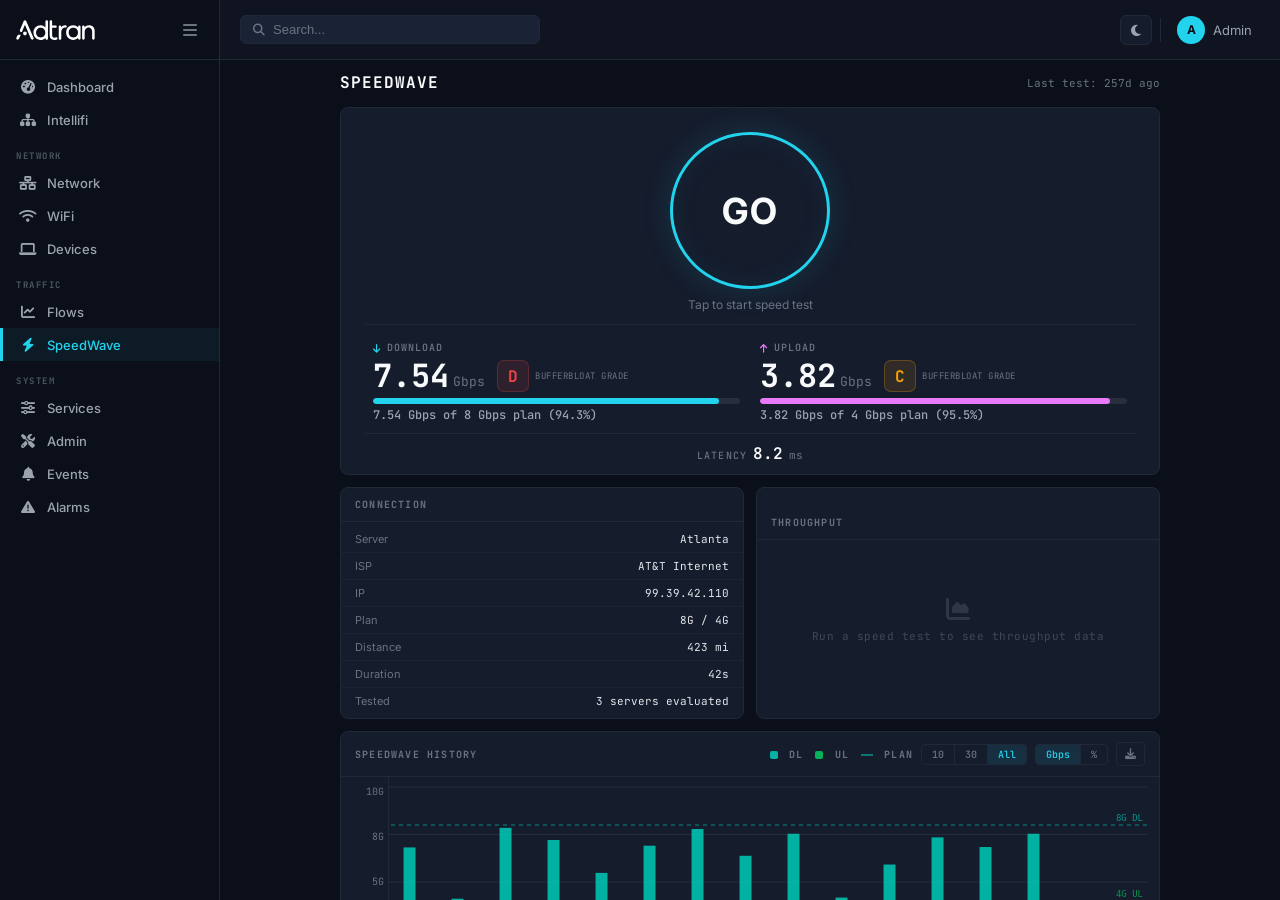
==== commit 4cb675af: "SpeedWave UI: shaper modal, throughput card, grade tooltips, history fixes - Rename Speed Test to Sp" ====
--- a/index.html
+++ b/index.html
@@ -3,7 +3,7 @@
 <head>
   <meta charset="UTF-8" />
   <meta name="viewport" content="width=device-width, initial-scale=1.0" />
-  <title>SmartOS Speed Test</title>
+  <title>SmartOS SpeedWave</title>
   <link rel="stylesheet" href="https://cdnjs.cloudflare.com/ajax/libs/font-awesome/6.5.0/css/all.min.css" />
   <link rel="preconnect" href="https://fonts.googleapis.com" />
   <link rel="preconnect" href="https://fonts.gstatic.com" crossorigin />
@@ -74,7 +74,7 @@
       <li>
         <a class="nav-link active" href="#">
           <span class="nav-icon"><i class="fa-solid fa-bolt"></i></span>
-          <span class="nav-label">Speed Test</span>
+          <span class="nav-label">SpeedWave</span>
         </a>
       </li>
 
@@ -135,7 +135,7 @@
 
       <!-- Page Header -->
       <div class="page-header">
-        <h1 class="page-title">Speed Test</h1>
+        <h1 class="page-title">SpeedWave</h1>
         <div class="page-header-actions">
           <span class="st-last-test-time" id="st-last-time"></span>
         </div>
@@ -194,8 +194,18 @@
                 <div class="st-result-speed">
                   <span class="st-result-value" id="st-dl-value">0</span>
                   <span class="st-result-unit" id="st-dl-unit">Mbps</span>
-                  <span class="st-grade-pill" id="st-dl-grade">A</span>
-                  <span class="st-grade-label" id="st-dl-grade-label">Bufferbloat Grade</span>
+                  <span class="st-grade-wrap" id="st-dl-grade-wrap">
+                    <span class="st-grade-pill" id="st-dl-grade">A</span>
+                    <span class="st-grade-label">Bufferbloat Grade</span>
+                    <div class="st-grade-tooltip" id="st-dl-grade-tip">
+                      <div class="st-grade-tip-header" id="st-dl-grade-tip-header">Grade A: Excellent</div>
+                      <div class="st-grade-tip-body" id="st-dl-grade-tip-body">Your latency under load is excellent.</div>
+                      <div class="st-grade-tip-explain">Bufferbloat is excessive buffering in network equipment that causes high latency and poor performance under load, affecting real-time applications like video calls and gaming.</div>
+                      <div class="st-grade-tip-shaper" id="st-dl-grade-tip-shaper" style="display:none;">
+                        A shaper may reduce bufferbloat for this network. <a href="#" onclick="event.preventDefault();event.stopPropagation();openShaperModal();">Configure shaper</a>
+                      </div>
+                    </div>
+                  </span>
                 </div>
                 <div class="st-utilization" id="st-dl-util">
                   <div class="st-util-bar"><div class="st-util-fill" id="st-dl-util-fill"></div></div>
@@ -208,8 +218,18 @@
                 <div class="st-result-speed">
                   <span class="st-result-value" id="st-ul-value">0</span>
                   <span class="st-result-unit" id="st-ul-unit">Mbps</span>
-                  <span class="st-grade-pill" id="st-ul-grade">A</span>
-                  <span class="st-grade-label" id="st-ul-grade-label">Bufferbloat Grade</span>
+                  <span class="st-grade-wrap" id="st-ul-grade-wrap">
+                    <span class="st-grade-pill" id="st-ul-grade">A</span>
+                    <span class="st-grade-label">Bufferbloat Grade</span>
+                    <div class="st-grade-tooltip" id="st-ul-grade-tip">
+                      <div class="st-grade-tip-header" id="st-ul-grade-tip-header">Grade A: Excellent</div>
+                      <div class="st-grade-tip-body" id="st-ul-grade-tip-body">Your latency under load is excellent.</div>
+                      <div class="st-grade-tip-explain">Bufferbloat is excessive buffering in network equipment that causes high latency and poor performance under load, affecting real-time applications like video calls and gaming.</div>
+                      <div class="st-grade-tip-shaper" id="st-ul-grade-tip-shaper" style="display:none;">
+                        A shaper may reduce bufferbloat for this network. <a href="#" onclick="event.preventDefault();event.stopPropagation();openShaperModal();">Configure shaper</a>
+                      </div>
+                    </div>
+                  </span>
                 </div>
                 <div class="st-utilization" id="st-ul-util">
                   <div class="st-util-bar"><div class="st-util-fill" id="st-ul-util-fill"></div></div>
@@ -218,34 +238,20 @@
               </div>
             </div>
 
-            <!-- Bufferbloat summary -->
-            <div class="st-bb-summary" id="st-bb-summary"></div>
-
-          </div>
-        </div>
-
-        <!-- Latency Card (slim, single stacked bar) -->
-        <div class="card st-latency-slim-card" id="st-latency-slim-card" style="display:none;">
-          <div class="st-lat-stacked">
-            <div class="st-lat-stacked-label">Latency Under Load</div>
-            <div class="st-lat-stacked-bar-wrap">
-              <div class="st-lat-stacked-track" id="st-lat-stacked-track">
-                <div class="st-lat-seg idle" id="st-lat-seg-idle"></div>
-                <div class="st-lat-seg dl" id="st-lat-seg-dl"></div>
-                <div class="st-lat-seg ul" id="st-lat-seg-ul"></div>
-              </div>
-              <div class="st-lat-stacked-scale">
-                <span>0</span><span>50 ms</span><span>100 ms</span><span>150 ms</span><span>200 ms</span>
-              </div>
-            </div>
-            <div class="st-lat-stacked-legend" id="st-lat-stacked-legend"></div>
-          </div>
-        </div>
-
-        <!-- Connection + Quality row (two equal cards) -->
+            <!-- Idle Latency -->
+            <div class="st-latency-row" id="st-latency-row">
+              <span class="st-latency-label">Latency</span>
+              <span class="st-latency-value" id="st-latency-value">--</span>
+              <span class="st-latency-unit">ms</span>
+            </div>
+
+          </div>
+        </div>
+
+        <!-- Connection + Throughput row -->
         <div class="st-pair-row">
 
-          <!-- Connection Info Card -->
+          <!-- Connection Info Card (1/3) -->
           <div class="card st-info-card" id="st-info-card">
             <div class="card-label">Connection</div>
             <div class="st-info-grid" id="st-info-grid">
@@ -280,23 +286,54 @@
             </div>
           </div>
 
-          <!-- Quality Summary Card -->
-          <div class="card st-quality-card" id="st-quality-card" style="display:none;">
-            <div class="card-label">Connection Quality</div>
-            <div class="st-quality-grid" id="st-quality-grid"></div>
-          </div>
-
-        </div>
-
-        <!-- History Sparkline Card (simple view) -->
-        <div class="card st-sparkline-card" id="st-sparkline-card" style="display:none;">
+          <!-- Throughput Over Time Card (2/3) -->
+          <div class="card st-realtime-card" id="st-realtime-card">
+            <div class="card-label">
+              <span>Throughput</span>
+              <span class="st-realtime-status" id="st-realtime-status"></span>
+            </div>
+            <div class="st-realtime-chart-wrap">
+              <canvas id="st-realtime-adv-canvas"></canvas>
+              <div class="st-realtime-empty" id="st-realtime-empty">
+                <i class="fa-solid fa-chart-area"></i>
+                <span>Run a speed test to see throughput data</span>
+              </div>
+            </div>
+          </div>
+
+        </div>
+
+        <!-- Full History Chart (basic view) -->
+        <div class="card st-history-card" id="st-history-card-basic">
           <div class="card-label">
-            Recent Tests
-            <span class="st-sparkline-count" id="st-sparkline-count"></span>
-          </div>
-          <div class="st-sparkline-wrap">
-            <canvas id="st-sparkline-canvas"></canvas>
-            <div class="st-spark-tooltip" id="st-spark-tooltip" style="display:none;"></div>
+            <span>SpeedWave History</span>
+            <div class="st-history-controls">
+              <div class="st-history-legend">
+                <span class="sth-legend-item dl"><span class="sth-legend-dot dl"></span> DL</span>
+                <span class="sth-legend-item ul"><span class="sth-legend-dot ul"></span> UL</span>
+                <span class="sth-legend-item rate"><span class="sth-legend-line"></span> Plan</span>
+              </div>
+              <div class="sth-toggle-group">
+                <button class="sth-toggle" id="sth-btn-10" onclick="setHistoryWindow(10)">10</button>
+                <button class="sth-toggle" id="sth-btn-30" onclick="setHistoryWindow(30)">30</button>
+                <button class="sth-toggle active" id="sth-btn-all" onclick="setHistoryWindow(0)">All</button>
+              </div>
+              <div class="sth-toggle-group">
+                <button class="sth-toggle active" id="sth-btn-raw" onclick="setHistoryMode('raw')">Mbps</button>
+                <button class="sth-toggle" id="sth-btn-pct" onclick="setHistoryMode('pct')">%</button>
+              </div>
+              <button class="sth-export-btn" onclick="exportHistory()" title="Export as JSON">
+                <i class="fa-solid fa-download"></i>
+              </button>
+            </div>
+          </div>
+          <div class="st-history-outer">
+            <div class="sth-yaxis" id="sth-yaxis"></div>
+            <div class="st-history-wrap" id="sth-scroll">
+              <canvas id="st-history-canvas"></canvas>
+              <canvas id="st-history-overlay" style="pointer-events:none;display:block;"></canvas>
+              <div class="sth-tooltip" id="st-history-tooltip"></div>
+            </div>
           </div>
         </div>
 
@@ -311,46 +348,12 @@
       <!-- ===== ADVANCED VIEW (full width, below main layout) ===== -->
       <div class="st-advanced" id="st-advanced" style="display:none;">
 
-        <!-- Realtime Throughput Chart (from last test) -->
-        <div class="card st-realtime-card" id="st-realtime-card" style="display:none;">
-          <div class="card-label">Throughput Over Time</div>
-          <div class="st-realtime-advanced">
-            <canvas id="st-realtime-adv-canvas"></canvas>
-          </div>
-        </div>
-
-        <!-- Full History Chart -->
-        <div class="card st-history-card">
-          <div class="card-label">
-            <span>Speed Test History</span>
-            <div class="st-history-controls">
-              <div class="st-history-legend">
-                <span class="sth-legend-item dl"><span class="sth-legend-dot dl"></span> DL</span>
-                <span class="sth-legend-item ul"><span class="sth-legend-dot ul"></span> UL</span>
-                <span class="sth-legend-item rate"><span class="sth-legend-line"></span> Plan</span>
-              </div>
-              <div class="sth-toggle-group">
-                <button class="sth-toggle" id="sth-btn-10" onclick="setHistoryWindow(10)">10</button>
-                <button class="sth-toggle" id="sth-btn-30" onclick="setHistoryWindow(30)">30</button>
-                <button class="sth-toggle active" id="sth-btn-all" onclick="setHistoryWindow(0)">All</button>
-              </div>
-              <div class="sth-toggle-group">
-                <button class="sth-toggle active" id="sth-btn-raw" onclick="setHistoryMode('raw')">Mbps</button>
-                <button class="sth-toggle" id="sth-btn-pct" onclick="setHistoryMode('pct')">%</button>
-              </div>
-              <button class="sth-export-btn" onclick="exportHistory()" title="Export as JSON">
-                <i class="fa-solid fa-download"></i>
-              </button>
-            </div>
-          </div>
-          <div class="st-history-outer">
-            <div class="sth-yaxis" id="sth-yaxis"></div>
-            <div class="st-history-wrap" id="sth-scroll">
-              <canvas id="st-history-canvas"></canvas>
-              <div class="sth-tooltip" id="st-history-tooltip"></div>
-            </div>
-          </div>
-        </div>
+        <!-- Bufferbloat Score + Latency Under Load (combined) -->
+        <div class="card st-bb-card" id="st-bb-card">
+          <div class="card-label">Bufferbloat Score</div>
+          <div class="st-bb-body" id="st-bb-body"></div>
+        </div>
+
 
         <!-- History Detail Panel (appears on bar click) -->
         <div class="card st-detail-card" id="st-detail-card" style="display:none;">
@@ -391,6 +394,79 @@
     </main>
   </div>
 
+  <!-- ===== Shaper Configuration Modal ===== -->
+  <div class="shaper-overlay" id="shaper-overlay" style="display:none;" onclick="if(event.target===this)closeShaperModal();">
+    <div class="shaper-modal">
+      <div class="shaper-modal-header">
+        <span class="shaper-modal-title">WAN Shaper Configuration</span>
+        <button class="shaper-modal-close" onclick="closeShaperModal()"><i class="fa-solid fa-xmark"></i></button>
+      </div>
+
+      <div class="shaper-modal-body">
+        <!-- Enable toggle -->
+        <div class="shaper-row">
+          <label class="shaper-label">Shaper</label>
+          <div class="shaper-toggle-wrap">
+            <label class="shaper-switch">
+              <input type="checkbox" id="shaper-enabled" onchange="onShaperToggle()">
+              <span class="shaper-slider"></span>
+            </label>
+            <span class="shaper-toggle-text" id="shaper-enabled-text">Disabled</span>
+          </div>
+        </div>
+
+        <!-- Flow offloading warning -->
+        <div class="shaper-warning" id="shaper-warning" style="display:none;">
+          <i class="fa-solid fa-triangle-exclamation"></i>
+          <span>Enabling the shaper will disable hardware flow offloading.</span>
+        </div>
+
+        <!-- Rate source -->
+        <div class="shaper-row" id="shaper-source-row">
+          <label class="shaper-label">Rate Source</label>
+          <select class="shaper-select" id="shaper-source" onchange="onShaperSourceChange()">
+            <option value="manual">Enter rate manually</option>
+            <option value="service">Derive from service rate (90%)</option>
+            <option value="speedtest">Derive from speedtest performance</option>
+          </select>
+        </div>
+
+        <!-- Rates -->
+        <div class="shaper-rates" id="shaper-rates">
+          <div class="shaper-row">
+            <label class="shaper-label">Download Rate</label>
+            <div class="shaper-input-wrap">
+              <input type="number" class="shaper-input" id="shaper-dl-rate" min="0" step="1" placeholder="0">
+              <span class="shaper-input-unit">Mbps</span>
+            </div>
+          </div>
+          <div class="shaper-row">
+            <label class="shaper-label">Upload Rate</label>
+            <div class="shaper-input-wrap">
+              <input type="number" class="shaper-input" id="shaper-ul-rate" min="0" step="1" placeholder="0">
+              <span class="shaper-input-unit">Mbps</span>
+            </div>
+          </div>
+        </div>
+
+        <!-- Derived rate info -->
+        <div class="shaper-derived-info" id="shaper-derived-info" style="display:none;"></div>
+
+        <!-- Help text -->
+        <div class="shaper-help">
+          <p>Setting a rate to 0 disables shaping in that direction.</p>
+        </div>
+      </div>
+
+      <div class="shaper-modal-footer">
+        <button class="shaper-btn shaper-btn-cancel" onclick="closeShaperModal()">Cancel</button>
+        <button class="shaper-btn shaper-btn-save" onclick="saveShaperConfig()">
+          <i class="fa-solid fa-check"></i> Apply
+        </button>
+      </div>
+    </div>
+  </div>
+
   <script src="speedtest.js"></script>
 </body>
 </html>
--- a/styles.css
+++ b/styles.css
@@ -56,33 +56,44 @@
 }
 
 [data-theme="light"] {
-  --bg-primary:    #f0f2f5;
-  --bg-secondary:  #ffffff;
+  /* "Warm Slate" light theme: cool gray canvas with white cards for depth */
+  --bg-primary:    #f1f3f6;
+  --bg-secondary:  #f6f7f9;
   --bg-card:       #ffffff;
-  --bg-card-hover: #f9fafb;
-  --bg-input:      #f3f4f6;
-  --bg-topbar:     #ffffff;
+  --bg-card-hover: #f7f8fa;
+  --bg-input:      #edf0f4;
+  --bg-topbar:     #f8f9fb;
   --bg-tooltip:    #1e2740;
 
-  --text-primary:  #1f2937;
-  --text-secondary:#4b5563;
-  --text-muted:    #9ca3af;
-  --text-heading:  #111827;
-
-  --border:        #e5e7eb;
-  --border-light:  #f3f4f6;
-  --border-bright: #d1d5db;
-
-  --accent-cyan-dim:    rgba(34, 211, 238, 0.08);
-  --accent-green-dim:   rgba(52, 211, 153, 0.08);
-  --accent-amber-dim:   rgba(245, 158, 11, 0.08);
-  --accent-red-dim:     rgba(239, 68, 68, 0.08);
-  --accent-purple-dim:  rgba(167, 139, 250, 0.08);
-  --accent-blue-dim:    rgba(59, 130, 246, 0.08);
-  --accent-magenta-dim: rgba(232, 121, 249, 0.08);
-
-  --shadow:    0 1px 3px rgba(0,0,0,0.08);
-  --shadow-lg: 0 4px 16px rgba(0,0,0,0.12);
+  --text-primary:  #1a2332;
+  --text-secondary:#475569;
+  --text-muted:    #8494a7;
+  --text-heading:  #0f1729;
+
+  --border:        #d8dce3;
+  --border-light:  #e8ebf0;
+  --border-bright: #c8cdd5;
+
+  /* Desaturated accents: ~15% less vivid for light backgrounds */
+  --accent-cyan:        #0ea5c9;
+  --accent-cyan-dim:    rgba(14, 165, 201, 0.10);
+  --accent-cyan-glow:   rgba(14, 165, 201, 0.20);
+  --accent-green:       #10b981;
+  --accent-green-dim:   rgba(16, 185, 129, 0.10);
+  --accent-amber:       #d97706;
+  --accent-amber-dim:   rgba(217, 119, 6, 0.10);
+  --accent-red:         #dc2626;
+  --accent-red-dim:     rgba(220, 38, 38, 0.10);
+  --accent-purple:      #7c3aed;
+  --accent-purple-dim:  rgba(124, 58, 237, 0.10);
+  --accent-blue:        #2563eb;
+  --accent-blue-dim:    rgba(37, 99, 235, 0.10);
+  --accent-magenta:     #c026d3;
+  --accent-magenta-dim: rgba(192, 38, 211, 0.10);
+
+  /* Stronger shadows for card elevation */
+  --shadow:    0 1px 3px rgba(0,0,0,0.06), 0 1px 2px rgba(0,0,0,0.04);
+  --shadow-lg: 0 4px 16px rgba(0,0,0,0.10), 0 2px 4px rgba(0,0,0,0.04);
 }
 
 /* ===== Reset ===== */
@@ -382,9 +393,13 @@
   gap: var(--gap);
   align-items: stretch;
 }
+.st-pair-row-thirds {
+  grid-template-columns: 1fr 2fr;
+}
 
 @media (max-width: 768px) {
-  .st-pair-row { grid-template-columns: 1fr; }
+  .st-pair-row,
+  .st-pair-row-thirds { grid-template-columns: 1fr; }
 }
 
 /* ===== Test Card ===== */
@@ -393,6 +408,7 @@
   flex-direction: column;
   align-items: center;
   padding: 24px 24px 20px;
+  overflow: visible;
 }
 
 /* ===== Unified Gauge / GO Area ===== */
@@ -420,7 +436,7 @@
 }
 
 .st-gauge-area.racing {
-  width: 50%;
+  width: 70%;
   height: 200px;
 }
 
@@ -480,6 +496,59 @@
   line-height: 1;
   text-shadow: 0 0 8px rgba(11, 17, 32, 0.9), 0 0 16px rgba(11, 17, 32, 0.7);
 }
+[data-theme="light"] .st-live-value {
+  text-shadow: 0 0 8px rgba(255, 255, 255, 0.9), 0 0 16px rgba(255, 255, 255, 0.7);
+}
+
+/* Light theme: top bar separation */
+[data-theme="light"] .top-bar {
+  border-bottom: 1px solid var(--border);
+  box-shadow: 0 1px 2px rgba(0,0,0,0.04);
+}
+
+/* Light theme: card shadow + border for visibility */
+[data-theme="light"] .card {
+  box-shadow: 0 1px 3px rgba(0,0,0,0.07), 0 1px 2px rgba(0,0,0,0.04);
+  border-color: #dfe3ea;
+}
+
+/* Light theme: test card gradient for GO button depth */
+[data-theme="light"] .st-test-card {
+  background: linear-gradient(180deg, #f4f6f9 0%, #ffffff 60%);
+}
+
+/* Light theme: GO button ring + shadow */
+[data-theme="light"] .st-go-btn {
+  border-color: var(--accent-cyan);
+  box-shadow: 0 0 20px rgba(14, 165, 201, 0.15), 0 4px 12px rgba(0,0,0,0.08);
+}
+
+/* Light theme: advanced toggle */
+[data-theme="light"] .st-advanced-toggle {
+  background: #e9ecf1;
+  border-color: #d0d5de;
+  color: var(--text-secondary);
+}
+
+/* Light theme: utilization bar + latency bar tracks */
+[data-theme="light"] .st-util-bar {
+  background: #e9ecf1;
+}
+[data-theme="light"] .st-lat-stacked-track {
+  background: #e9ecf1;
+}
+
+/* Light theme: history toggle buttons */
+[data-theme="light"] .sth-toggle {
+  background: #e9ecf1;
+  border-color: #d0d5de;
+  color: var(--text-secondary);
+}
+[data-theme="light"] .sth-toggle.active {
+  background: var(--accent-cyan);
+  color: #fff;
+  border-color: var(--accent-cyan);
+}
 
 .st-live-unit {
   font-family: var(--font-mono);
@@ -509,23 +578,87 @@
   height: 100%;
 }
 
-/* ===== Realtime Chart in Advanced Section ===== */
+/* ===== Realtime Throughput Card (2/3 width in pair row) ===== */
 .st-realtime-card {
   transition: box-shadow 0.8s ease-out;
-}
-
-.st-realtime-card.highlight {
-  box-shadow: 0 0 16px 2px rgba(34, 211, 238, 0.4);
-}
-
-.st-realtime-advanced {
+  overflow: hidden;
+  display: flex;
+  flex-direction: column;
+  justify-content: center;
+}
+
+/* Throughput card entrance: simple fade in */
+.st-realtime-card.st-appear {
+  animation: st-simple-fade 1.8s ease-in forwards;
+  animation-delay: 0.1s;
+  opacity: 0;
+}
+
+@keyframes st-simple-fade {
+  from { opacity: 0; }
+  to   { opacity: 1; }
+}
+
+.st-realtime-card .card-label {
+  display: flex;
+  align-items: center;
+  justify-content: space-between;
+}
+
+.st-realtime-status {
+  font-family: var(--font-mono);
+  font-size: 10px;
+  font-weight: 500;
+  color: var(--text-muted);
+}
+.st-realtime-status.live {
+  color: var(--accent-cyan);
+}
+.st-realtime-status.live::before {
+  content: '';
+  display: inline-block;
+  width: 6px;
+  height: 6px;
+  border-radius: 50%;
+  background: var(--accent-cyan);
+  margin-right: 5px;
+  animation: livePulse 1.5s infinite;
+}
+@keyframes livePulse {
+  0%, 100% { opacity: 1; }
+  50% { opacity: 0.3; }
+}
+
+.st-realtime-chart-wrap {
   width: 100%;
-  height: 200px;
-}
-
-.st-realtime-advanced canvas {
+  height: 160px;
+  position: relative;
+}
+
+.st-realtime-chart-wrap canvas {
   width: 100%;
   height: 100%;
+}
+
+.st-realtime-empty {
+  position: absolute;
+  inset: 0;
+  display: flex;
+  flex-direction: column;
+  align-items: center;
+  justify-content: center;
+  gap: 8px;
+  color: var(--text-muted);
+  font-family: var(--font-mono);
+  font-size: 11px;
+  letter-spacing: 0.5px;
+}
+.st-realtime-empty i {
+  font-size: 24px;
+  opacity: 0.3;
+}
+.st-realtime-empty span {
+  opacity: 0.5;
 }
 
 /* ===== Phase Bar ===== */
@@ -601,6 +734,33 @@
   margin-top: 12px;
   padding-top: 16px;
   border-top: 1px solid var(--border);
+  position: relative;
+  z-index: 10;
+}
+
+.st-latency-row {
+  display: flex;
+  align-items: baseline;
+  justify-content: center;
+  gap: 6px;
+  padding: 12px 0 0;
+  border-top: 1px solid var(--border);
+  margin-top: 10px;
+  margin-bottom: -8px;
+}
+.st-latency-label {
+  font: 500 10px/1 var(--font-mono);
+  letter-spacing: 1.2px;
+  text-transform: uppercase;
+  color: var(--text-muted);
+}
+.st-latency-value {
+  font: 600 16px/1 var(--font-mono);
+  color: var(--text-heading);
+}
+.st-latency-unit {
+  font: 400 11px/1 var(--font-mono);
+  color: var(--text-muted);
 }
 
 .st-speed-results {
@@ -701,6 +861,68 @@
   color: var(--accent-red);
   background: rgba(239, 68, 68, 0.12);
   border: 1px solid rgba(239, 68, 68, 0.25);
+}
+
+/* Grade pill hover tooltip (Option 1) */
+.st-grade-wrap {
+  position: relative;
+  display: inline-flex;
+  align-items: center;
+  cursor: help;
+}
+.st-grade-tooltip {
+  display: none;
+  position: absolute;
+  bottom: calc(100% + 10px);
+  left: 50%;
+  transform: translateX(-50%);
+  z-index: 1000;
+  width: 260px;
+  background: var(--bg-tooltip);
+  border: 1px solid var(--border-bright);
+  border-radius: var(--radius);
+  padding: 12px 14px;
+  box-shadow: var(--shadow-lg);
+  text-align: left;
+}
+/* Arrow + invisible bridge to cover the gap so mouse can reach the tooltip */
+.st-grade-tooltip::after {
+  content: '';
+  position: absolute;
+  top: 100%;
+  left: 0;
+  width: 100%;
+  height: 14px; /* covers the 10px gap + arrow */
+}
+.st-grade-tooltip::before {
+  content: '';
+  position: absolute;
+  top: calc(100% + 0px);
+  left: 50%;
+  transform: translateX(-50%);
+  border: 6px solid transparent;
+  border-top-color: var(--border-bright);
+}
+.st-grade-wrap:hover .st-grade-tooltip { display: block; }
+
+.st-grade-tip-header {
+  font-family: var(--font-mono);
+  font-size: 12px;
+  font-weight: 600;
+  margin-bottom: 4px;
+}
+.st-grade-tip-body {
+  font-size: 12.5px;
+  color: var(--text-primary);
+  line-height: 1.5;
+  margin-bottom: 8px;
+}
+.st-grade-tip-explain {
+  font-size: 11.5px;
+  color: var(--text-muted);
+  line-height: 1.5;
+  padding-top: 8px;
+  border-top: 1px solid var(--border);
 }
 
 /* Utilization Bar */
@@ -836,8 +1058,86 @@
 }
 
 /* BB Summary */
+/* ===== Bufferbloat Score Card (Advanced) ===== */
+.st-bb-body { padding: 12px 14px; }
+
+.st-bb-top {
+  display: flex;
+  gap: 24px;
+  align-items: center;
+}
+
+.st-bb-hero {
+  display: flex;
+  flex-direction: column;
+  align-items: center;
+  gap: 6px;
+  flex-shrink: 0;
+}
+
+.st-bb-hero-grade {
+  width: 64px;
+  height: 64px;
+  border-radius: 14px;
+  border: 2px solid;
+  display: flex;
+  align-items: center;
+  justify-content: center;
+  font: 700 32px/1 var(--font-mono);
+}
+
+.st-bb-hero-label {
+  font: 500 10px/1 var(--font-mono);
+  letter-spacing: 1px;
+  text-transform: uppercase;
+  color: var(--text-muted);
+}
+
+.st-bb-rows {
+  flex: 1;
+  min-width: 0;
+}
+
+.st-bb-detail-row {
+  display: flex;
+  align-items: center;
+  gap: 10px;
+  padding: 6px 0;
+}
+
+.st-bb-detail-row + .st-bb-detail-row {
+  border-top: 1px solid var(--border);
+}
+
+.st-bb-detail-dir {
+  font: 500 12px/1 var(--font-body);
+  color: var(--text-secondary);
+  min-width: 100px;
+}
+
+.st-bb-detail-dir i {
+  margin-right: 4px;
+  font-size: 10px;
+}
+
+.st-bb-detail-grade {
+  display: inline-flex;
+  align-items: center;
+  justify-content: center;
+  width: 26px;
+  height: 26px;
+  border-radius: 6px;
+  font: 700 13px/1 var(--font-mono);
+  flex-shrink: 0;
+}
+
+.st-bb-detail-lat {
+  font: 400 11px/1 var(--font-mono);
+  color: var(--text-muted);
+}
+
 .st-bb-summary {
-  margin-top: 16px;
+  margin-top: 12px;
   padding: 10px 14px;
   border-radius: var(--radius-sm);
   background: rgba(255,255,255,0.03);
@@ -850,6 +1150,46 @@
 .st-bb-summary strong { color: var(--text-primary); font-weight: 600; }
 .st-bb-summary strong.warn { color: var(--accent-amber); }
 .st-bb-summary strong.bad { color: var(--accent-red); }
+
+/* Stacked latency bar inside bufferbloat card */
+.st-bb-bar-wrap {
+  margin-top: 12px;
+  padding-top: 12px;
+  border-top: 1px solid var(--border);
+}
+.st-bb-bar-track {
+  display: flex;
+  height: 14px;
+  border-radius: 7px;
+  overflow: hidden;
+  background: rgba(255,255,255,0.04);
+}
+.st-bb-bar-seg {
+  height: 100%;
+  transition: width 0.6s ease;
+}
+.st-bb-bar-seg.idle { background: var(--text-muted); }
+.st-bb-bar-seg.dl { background: var(--accent-cyan); }
+.st-bb-bar-seg.ul { background: var(--accent-magenta); }
+.st-bb-bar-legend {
+  display: flex;
+  flex-wrap: wrap;
+  gap: 6px 14px;
+  margin-top: 6px;
+  font: 400 10px/1 var(--font-mono);
+  color: var(--text-secondary);
+}
+.st-bb-swatch {
+  display: inline-block;
+  width: 8px;
+  height: 8px;
+  border-radius: 2px;
+  margin-right: 4px;
+  vertical-align: middle;
+}
+.st-bb-swatch.idle { background: var(--text-muted); }
+.st-bb-swatch.dl { background: var(--accent-cyan); }
+.st-bb-swatch.ul { background: var(--accent-magenta); }
 
 /* ===== Quality Card ===== */
 .st-quality-card { }
@@ -1295,7 +1635,7 @@
 /* History Tooltip */
 .sth-tooltip {
   display: none;
-  position: absolute;
+  position: fixed;
   background: var(--bg-tooltip);
   border: 1px solid var(--border-bright);
   border-radius: 6px;
@@ -1417,3 +1757,287 @@
 .st-fade-in-delay-3 { animation-delay: 0.3s; }
 .st-fade-in-delay-4 { animation-delay: 0.4s; }
 .st-fade-in-delay-5 { animation-delay: 0.5s; }
+
+/* ===== Shaper link in grade tooltip ===== */
+.st-grade-tip-shaper {
+  margin-top: 8px;
+  padding-top: 8px;
+  border-top: 1px solid var(--border);
+  font-size: 11.5px;
+  color: var(--accent-amber);
+  line-height: 1.5;
+  pointer-events: auto;
+}
+.st-grade-tip-shaper a {
+  color: var(--accent-cyan);
+  text-decoration: underline;
+  cursor: pointer;
+  font-weight: 500;
+}
+.st-grade-tip-shaper a:hover {
+  color: #fff;
+}
+
+/* ===== Shaper Modal Overlay ===== */
+.shaper-overlay {
+  position: fixed;
+  inset: 0;
+  z-index: 2000;
+  background: rgba(0, 0, 0, 0.6);
+  backdrop-filter: blur(4px);
+  display: flex;
+  align-items: center;
+  justify-content: center;
+  animation: shaperFadeIn 0.2s ease;
+}
+@keyframes shaperFadeIn {
+  from { opacity: 0; }
+  to { opacity: 1; }
+}
+
+.shaper-modal {
+  background: var(--bg-card);
+  border: 1px solid var(--border-bright);
+  border-radius: 12px;
+  width: 480px;
+  max-width: 90vw;
+  max-height: 85vh;
+  overflow-y: auto;
+  box-shadow: 0 8px 40px rgba(0, 0, 0, 0.5);
+  animation: shaperSlideUp 0.25s ease;
+}
+@keyframes shaperSlideUp {
+  from { opacity: 0; transform: translateY(20px); }
+  to { opacity: 1; transform: translateY(0); }
+}
+
+.shaper-modal-header {
+  display: flex;
+  align-items: center;
+  justify-content: space-between;
+  padding: 18px 20px 14px;
+  border-bottom: 1px solid var(--border);
+}
+.shaper-modal-title {
+  font-family: var(--font-mono);
+  font-size: 12px;
+  font-weight: 600;
+  text-transform: uppercase;
+  letter-spacing: 1.5px;
+  color: var(--text-heading);
+}
+.shaper-modal-close {
+  background: none;
+  border: none;
+  color: var(--text-muted);
+  font-size: 16px;
+  cursor: pointer;
+  padding: 4px 8px;
+  border-radius: 4px;
+  transition: all 0.15s;
+}
+.shaper-modal-close:hover {
+  color: var(--text-primary);
+  background: rgba(255,255,255,0.06);
+}
+
+.shaper-modal-body {
+  padding: 18px 20px;
+  display: flex;
+  flex-direction: column;
+  gap: 14px;
+}
+
+.shaper-row {
+  display: flex;
+  align-items: center;
+  justify-content: space-between;
+  gap: 12px;
+}
+.shaper-label {
+  font-family: var(--font-mono);
+  font-size: 12px;
+  font-weight: 500;
+  color: var(--text-secondary);
+  white-space: nowrap;
+  min-width: 120px;
+}
+
+/* Toggle switch */
+.shaper-toggle-wrap {
+  display: flex;
+  align-items: center;
+  gap: 10px;
+}
+.shaper-switch {
+  position: relative;
+  display: inline-block;
+  width: 42px;
+  height: 22px;
+}
+.shaper-switch input { opacity: 0; width: 0; height: 0; }
+.shaper-slider {
+  position: absolute;
+  cursor: pointer;
+  inset: 0;
+  background: var(--border-bright);
+  border-radius: 22px;
+  transition: 0.25s;
+}
+.shaper-slider::before {
+  content: '';
+  position: absolute;
+  height: 16px;
+  width: 16px;
+  left: 3px;
+  bottom: 3px;
+  background: var(--text-secondary);
+  border-radius: 50%;
+  transition: 0.25s;
+}
+.shaper-switch input:checked + .shaper-slider {
+  background: var(--accent-cyan);
+}
+.shaper-switch input:checked + .shaper-slider::before {
+  transform: translateX(20px);
+  background: #fff;
+}
+.shaper-toggle-text {
+  font-family: var(--font-mono);
+  font-size: 11px;
+  color: var(--text-muted);
+}
+
+/* Warning banner */
+.shaper-warning {
+  display: flex;
+  align-items: flex-start;
+  gap: 10px;
+  padding: 10px 14px;
+  background: rgba(245, 158, 11, 0.08);
+  border: 1px solid rgba(245, 158, 11, 0.2);
+  border-radius: var(--radius-sm);
+  font-size: 11.5px;
+  line-height: 1.5;
+  color: var(--accent-amber);
+}
+.shaper-warning i {
+  flex-shrink: 0;
+  margin-top: 2px;
+}
+
+/* Select dropdown */
+.shaper-select {
+  background: var(--bg-input);
+  border: 1px solid var(--border);
+  border-radius: var(--radius-sm);
+  color: var(--text-primary);
+  font-family: var(--font-mono);
+  font-size: 12px;
+  padding: 6px 10px;
+  flex: 1;
+  max-width: 280px;
+  cursor: pointer;
+}
+.shaper-select:focus {
+  outline: none;
+  border-color: var(--accent-cyan);
+}
+
+/* Rate inputs */
+.shaper-rates {
+  display: flex;
+  flex-direction: column;
+  gap: 10px;
+}
+.shaper-input-wrap {
+  display: flex;
+  align-items: center;
+  gap: 8px;
+  flex: 1;
+  max-width: 280px;
+}
+.shaper-input {
+  background: var(--bg-input);
+  border: 1px solid var(--border);
+  border-radius: var(--radius-sm);
+  color: var(--text-primary);
+  font-family: var(--font-mono);
+  font-size: 14px;
+  font-weight: 600;
+  padding: 6px 10px;
+  width: 120px;
+  text-align: right;
+}
+.shaper-input:focus {
+  outline: none;
+  border-color: var(--accent-cyan);
+}
+.shaper-input-unit {
+  font-family: var(--font-mono);
+  font-size: 12px;
+  color: var(--text-muted);
+}
+
+/* Derived info */
+.shaper-derived-info {
+  font-size: 11.5px;
+  color: var(--text-muted);
+  line-height: 1.5;
+  padding: 6px 0;
+  font-style: italic;
+}
+
+/* Help text */
+.shaper-help {
+  padding-top: 6px;
+  border-top: 1px solid var(--border);
+  font-size: 11.5px;
+  color: var(--text-muted);
+  line-height: 1.55;
+}
+.shaper-help p {
+  margin-bottom: 6px;
+}
+.shaper-help strong {
+  color: var(--text-secondary);
+  font-weight: 600;
+}
+
+/* Footer buttons */
+.shaper-modal-footer {
+  display: flex;
+  justify-content: flex-end;
+  gap: 10px;
+  padding: 14px 20px;
+  border-top: 1px solid var(--border);
+}
+.shaper-btn {
+  font-family: var(--font-mono);
+  font-size: 12px;
+  font-weight: 600;
+  padding: 8px 18px;
+  border-radius: var(--radius-sm);
+  border: none;
+  cursor: pointer;
+  transition: all 0.15s;
+}
+.shaper-btn-cancel {
+  background: transparent;
+  color: var(--text-secondary);
+  border: 1px solid var(--border);
+}
+.shaper-btn-cancel:hover {
+  background: rgba(255,255,255,0.04);
+  color: var(--text-primary);
+}
+.shaper-btn-save {
+  background: var(--accent-cyan);
+  color: #0b0f19;
+}
+.shaper-btn-save:hover {
+  filter: brightness(1.1);
+}
+.shaper-btn-save i {
+  margin-right: 4px;
+}
